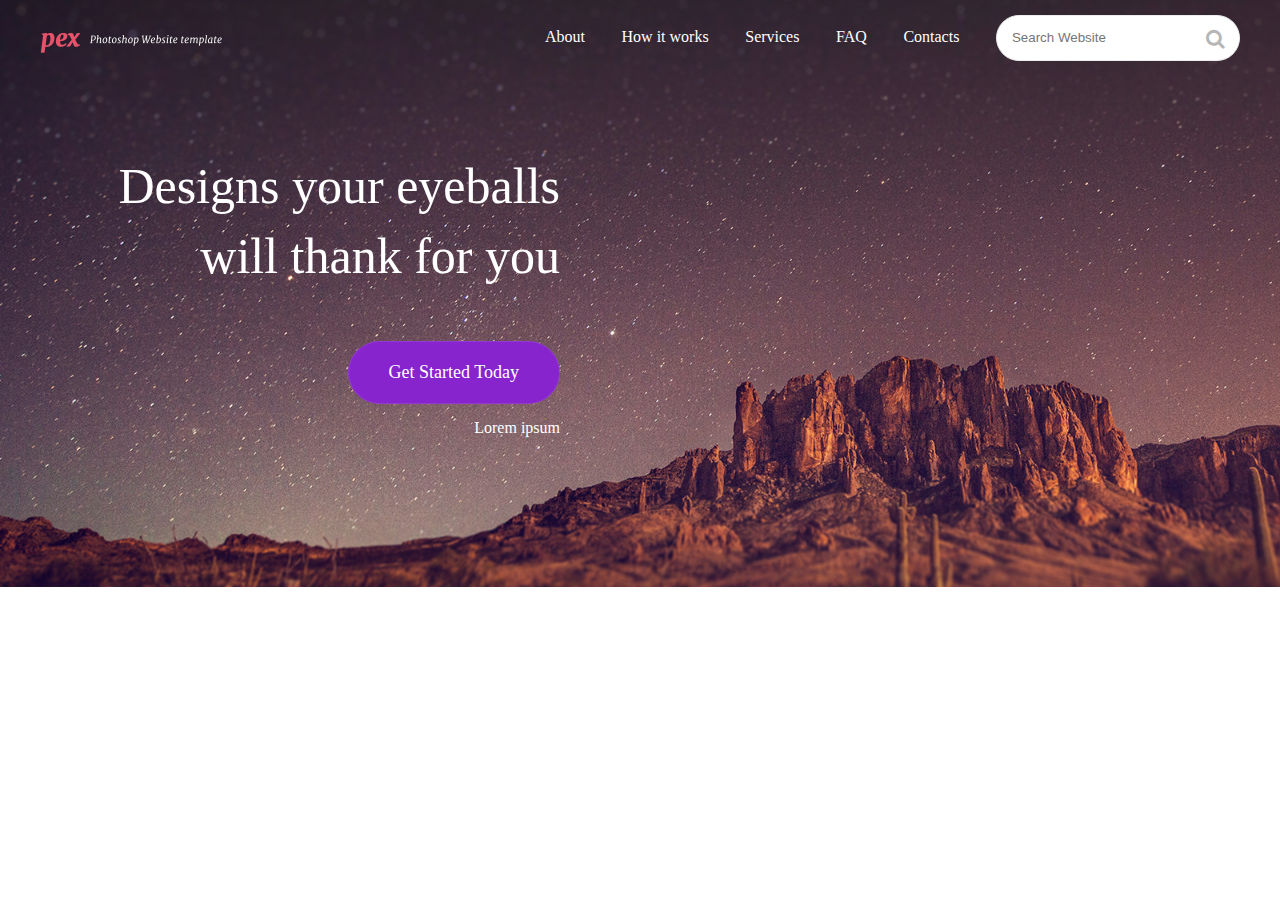
==== index.html @ 63a99317 "Header section" ====
<!DOCTYPE html>
<html>
<head>
	<meta charset="utf-8">
	<meta name="viewport" content="width=device-width, initial-scale=1.0">
	<title>Projektas</title>
	<link href="https://fonts.googleapis.com/css?family=Roboto:100,300,400,500" rel="stylesheet">
    <link href="css/styles.css" rel="stylesheet" type="text/css" media="all">
    </head>
<body>

    <!-- Header -->

    <header class="header" style= "background-image: url(images/pex1.jpg);">

      <div class="header-inner">

        <div class="header-body">

          <!-- First header section -->

          <div class="first-header-line">

            <a href="index.html"><img src="images/logo.png" alt="Logotipas"></a>

            <nav>

              <ul class="main-navigation">

                <li><a href="#about">About</a></li>
                <li><a href="#service">How it works</a></li>
                <li><a href="#work">Services</a></li>
                <li><a href="#blog">FAQ</a></li>
                <li><a href="#contact">Contacts</a></li>
                <li>    
                    <form class="navbar-form">
                        <div class="input-group">
                            <input type="text" class="form-control" placeholder="Search Website">
                                <span class="input-group-btn">
                                    <button type="submit" class="btn btn-default search-btn"></button>
                                </span>
                        </div>
                    </form>
                </li>
              </ul>

            </nav>

          </div>

          <!-- Second header section -->

          <div class="story">

            <h1>Designs your eyeballs will thank for you</h1>

            <a href="#">Get Started Today</a>

            <p>Lorem ipsum</p>


          </div>

          <!-- Third header section -->

        </div>

      </div>

    </header>
  
    
	
	<script src="http://code.jquery.com/jquery-3.2.1.js" integrity="sha256-DZAnKJ/6XZ9si04Hgrsxu/8s717jcIzLy3oi35EouyE=" crossorigin="anonymous"></script>
	<script src="scripts/custom.js"></script>
</body>
</html>
---- css/styles.css ----
a,abbr,acronym,address,applet,article,aside,audio,b,big,blockquote,body,canvas,caption,center,cite,code,dd,del,details,dfn,div,dl,dt,em,embed,fieldset,figcaption,figure,footer,form,h1,h2,h3,h4,h5,h6,header,hgroup,html,i,iframe,img,ins,kbd,label,legend,li,mark,menu,nav,object,ol,output,p,pre,q,ruby,s,samp,section,small,span,strike,strong,sub,summary,sup,table,tbody,td,tfoot,th,thead,time,tr,tt,u,ul,var,video{margin:0;padding:0;border:0;font-size:100%;font:inherit;vertical-align:baseline}*,:after,:before{-webkit-box-sizing:border-box;box-sizing:border-box}@font-face{font-family:'icomoon';src:url('../fonts/icomoon.eot?7e21u5');src:url('../fonts/icomoon.eot?7e21u5#iefix') format('embedded-opentype'), url('../fonts/icomoon.ttf?7e21u5') format('truetype'), url('../fonts/icomoon.woff?7e21u5') format('woff'), url('../fonts/icomoon.svg?7e21u5#icomoon') format('svg');font-weight:normal;font-style:normal}.header{width:100%;padding-top:15px;background-repeat:no-repeat;background-size:cover;background-position:center}.header .header-inner{width:100%;max-width:1230px;margin:0 auto;padding:0 15px}.story{text-align:right;max-width:520px;width:100%;padding:90px 0 150px}.story h1{color:#fff;font-size:50px;line-height:1.4em}.story a{color:#fff;background-color:#8824cd;font-size:18px;padding:20px 40px;border-radius:40px;border:1px solid rgba(255, 255, 255, 0.1);text-decoration:none;display:inline-block;margin-top:50px}.story p{color:#fff;margin-top:15px}.first-header-line{font-size:0}.first-header-line>a{display:inline-block;vertical-align:middle}.first-header-line img{display:block;width:100%}.first-header-line>*{display:inline-block;font-size:16px}.first-header-line>:first-child{width:182px}.first-header-line>:last-child{width:calc(100% - 182px)}.first-header-line .main-navigation{display:-webkit-box;display:-webkit-flex;display:-ms-flexbox;display:flex;list-style:none;-webkit-box-pack:justify;-webkit-justify-content:space-between;-ms-flex-pack:justify;justify-content:space-between;-webkit-box-align:baseline;-webkit-align-items:baseline;-ms-flex-align:baseline;align-items:baseline;max-width:695px;margin:0 0 0 auto}.first-header-line .main-navigation a{color:#fff;text-decoration:none}.first-header-line .navbar-form input[type=text]{line-height:44px;padding:0 50px 0 15px;border-radius:50px;border:1px solid #ececec}.first-header-line .navbar-form .input-group{position:relative}.first-header-line .navbar-form .input-group-btn{position:absolute;top:0;bottom:0;right:0}.first-header-line .navbar-form button{line-height:46px;border:none;padding:0;background-color:transparent}.first-header-line .navbar-form .search-btn:before{content:'\e900';font-family:'icomoon';font-size:20px;color:#b6b6b6;padding:10px 15px}
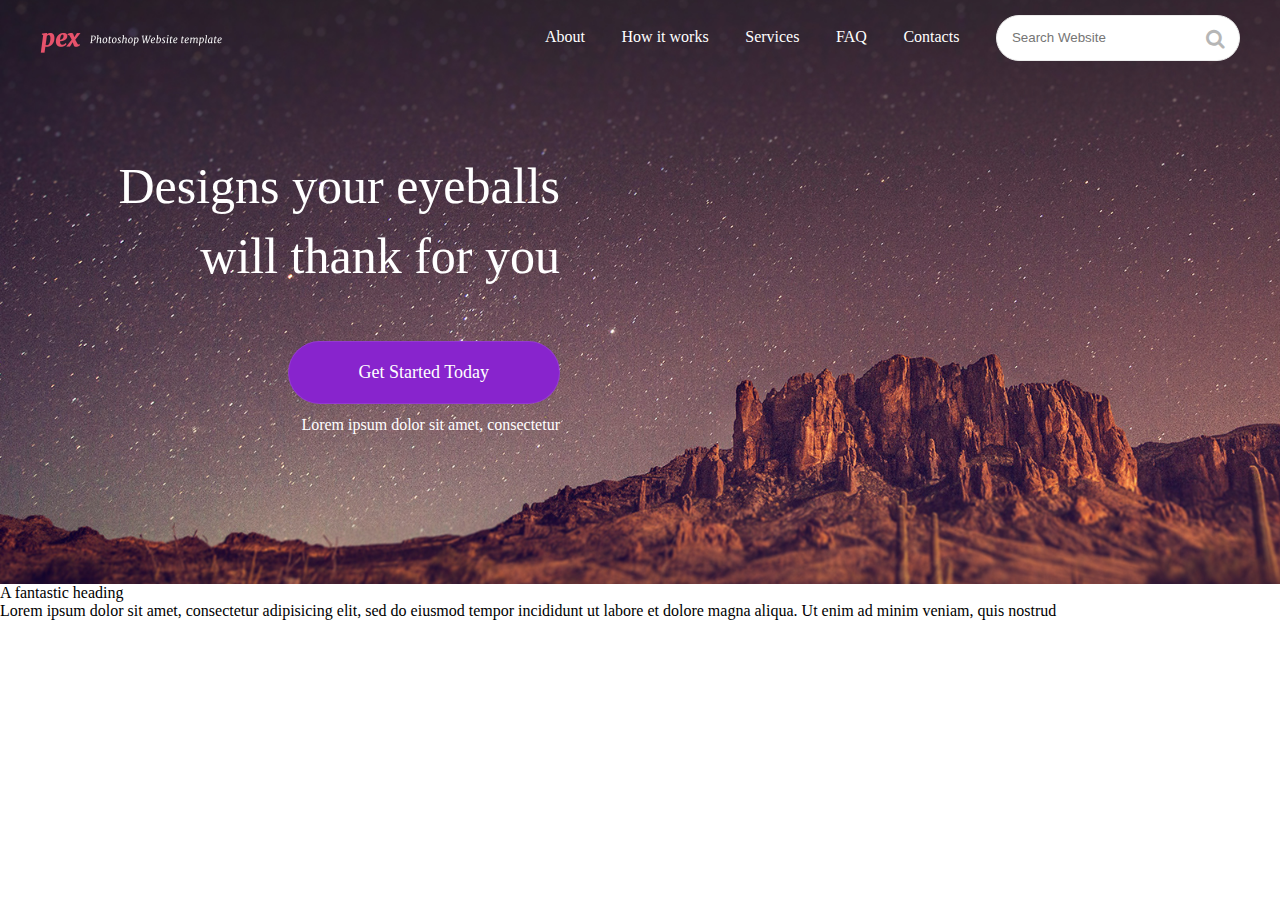
==== commit 70504eed: "new section started" ====
--- a/index.html
+++ b/index.html
@@ -56,20 +56,36 @@
 
             <a href="#">Get Started Today</a>
 
-            <p>Lorem ipsum</p>
+            <p>Lorem ipsum dolor sit amet, consectetur</p>
 
 
           </div>
 
-          <!-- Third header section -->
-
+          
         </div>
 
       </div>
 
     </header>
-  
+  <!--end of header-->
+<div class="second-section">
+    <div class= "second-section-container">
+        <div class="second-section-container-inner">
+            <div class="p-on-left">
+                <div class="p-first">
+                    <div class="p-first-content">
+                        <h2>A fantastic heading</h2>
+                        
+                        <p>Lorem ipsum dolor sit amet, consectetur adipisicing elit, sed do eiusmod tempor
+                            incididunt ut labore et dolore magna aliqua. Ut enim ad minim veniam, quis nostrud</p>                   
+                    </div>
+                </div>
+            </div>
+        </div>
+    </div>  
+<div/>
     
+</div>    
 	
 	<script src="http://code.jquery.com/jquery-3.2.1.js" integrity="sha256-DZAnKJ/6XZ9si04Hgrsxu/8s717jcIzLy3oi35EouyE=" crossorigin="anonymous"></script>
 	<script src="scripts/custom.js"></script>
--- a/css/styles.css
+++ b/css/styles.css
@@ -1 +1 @@
-a,abbr,acronym,address,applet,article,aside,audio,b,big,blockquote,body,canvas,caption,center,cite,code,dd,del,details,dfn,div,dl,dt,em,embed,fieldset,figcaption,figure,footer,form,h1,h2,h3,h4,h5,h6,header,hgroup,html,i,iframe,img,ins,kbd,label,legend,li,mark,menu,nav,object,ol,output,p,pre,q,ruby,s,samp,section,small,span,strike,strong,sub,summary,sup,table,tbody,td,tfoot,th,thead,time,tr,tt,u,ul,var,video{margin:0;padding:0;border:0;font-size:100%;font:inherit;vertical-align:baseline}*,:after,:before{-webkit-box-sizing:border-box;box-sizing:border-box}@font-face{font-family:'icomoon';src:url('../fonts/icomoon.eot?7e21u5');src:url('../fonts/icomoon.eot?7e21u5#iefix') format('embedded-opentype'), url('../fonts/icomoon.ttf?7e21u5') format('truetype'), url('../fonts/icomoon.woff?7e21u5') format('woff'), url('../fonts/icomoon.svg?7e21u5#icomoon') format('svg');font-weight:normal;font-style:normal}.header{width:100%;padding-top:15px;background-repeat:no-repeat;background-size:cover;background-position:center}.header .header-inner{width:100%;max-width:1230px;margin:0 auto;padding:0 15px}.story{text-align:right;max-width:520px;width:100%;padding:90px 0 150px}.story h1{color:#fff;font-size:50px;line-height:1.4em}.story a{color:#fff;background-color:#8824cd;font-size:18px;padding:20px 40px;border-radius:40px;border:1px solid rgba(255, 255, 255, 0.1);text-decoration:none;display:inline-block;margin-top:50px}.story p{color:#fff;margin-top:15px}.first-header-line{font-size:0}.first-header-line>a{display:inline-block;vertical-align:middle}.first-header-line img{display:block;width:100%}.first-header-line>*{display:inline-block;font-size:16px}.first-header-line>:first-child{width:182px}.first-header-line>:last-child{width:calc(100% - 182px)}.first-header-line .main-navigation{display:-webkit-box;display:-webkit-flex;display:-ms-flexbox;display:flex;list-style:none;-webkit-box-pack:justify;-webkit-justify-content:space-between;-ms-flex-pack:justify;justify-content:space-between;-webkit-box-align:baseline;-webkit-align-items:baseline;-ms-flex-align:baseline;align-items:baseline;max-width:695px;margin:0 0 0 auto}.first-header-line .main-navigation a{color:#fff;text-decoration:none}.first-header-line .navbar-form input[type=text]{line-height:44px;padding:0 50px 0 15px;border-radius:50px;border:1px solid #ececec}.first-header-line .navbar-form .input-group{position:relative}.first-header-line .navbar-form .input-group-btn{position:absolute;top:0;bottom:0;right:0}.first-header-line .navbar-form button{line-height:46px;border:none;padding:0;background-color:transparent}.first-header-line .navbar-form .search-btn:before{content:'\e900';font-family:'icomoon';font-size:20px;color:#b6b6b6;padding:10px 15px}+a,abbr,acronym,address,applet,article,aside,audio,b,big,blockquote,body,canvas,caption,center,cite,code,dd,del,details,dfn,div,dl,dt,em,embed,fieldset,figcaption,figure,footer,form,h1,h2,h3,h4,h5,h6,header,hgroup,html,i,iframe,img,ins,kbd,label,legend,li,mark,menu,nav,object,ol,output,p,pre,q,ruby,s,samp,section,small,span,strike,strong,sub,summary,sup,table,tbody,td,tfoot,th,thead,time,tr,tt,u,ul,var,video{margin:0;padding:0;border:0;font-size:100%;font:inherit;vertical-align:baseline}*,:after,:before{-webkit-box-sizing:border-box;box-sizing:border-box}@font-face{font-family:'icomoon';src:url('../fonts/icomoon.eot?7e21u5');src:url('../fonts/icomoon.eot?7e21u5#iefix') format('embedded-opentype'), url('../fonts/icomoon.ttf?7e21u5') format('truetype'), url('../fonts/icomoon.woff?7e21u5') format('woff'), url('../fonts/icomoon.svg?7e21u5#icomoon') format('svg');font-weight:normal;font-style:normal}.header{width:100%;padding-top:15px;background-repeat:no-repeat;background-size:cover;background-position:center}.header .header-inner{width:100%;max-width:1230px;margin:0 auto;padding:0 15px}.story{text-align:right;max-width:520px;width:100%;padding:90px 0 150px}.story h1{color:#fff;font-size:50px;line-height:1.4em}.story a{color:#fff;background-color:#8824cd;font-size:18px;padding:20px 70px;border-radius:40px;border:1px solid rgba(255, 255, 255, 0.1);text-decoration:none;display:inline-block;margin-top:50px}.story p{color:#fff;margin-top:12px}.first-header-line{font-size:0}.first-header-line>a{display:inline-block;vertical-align:middle}.first-header-line img{display:block;width:100%}.first-header-line>*{display:inline-block;font-size:16px}.first-header-line>:first-child{width:182px}.first-header-line>:last-child{width:calc(100% - 182px)}.first-header-line .main-navigation{display:-webkit-box;display:-webkit-flex;display:-ms-flexbox;display:flex;list-style:none;-webkit-box-pack:justify;-webkit-justify-content:space-between;-ms-flex-pack:justify;justify-content:space-between;-webkit-box-align:baseline;-webkit-align-items:baseline;-ms-flex-align:baseline;align-items:baseline;max-width:695px;margin:0 0 0 auto}.first-header-line .main-navigation a{color:#fff;text-decoration:none}.first-header-line .navbar-form input[type=text]{line-height:44px;padding:0 50px 0 15px;border-radius:50px;border:1px solid #ececec}.first-header-line .navbar-form .input-group{position:relative}.first-header-line .navbar-form .input-group-btn{position:absolute;top:0;bottom:0;right:0}.first-header-line .navbar-form button{line-height:46px;border:none;padding:0;background-color:transparent}.first-header-line .navbar-form .search-btn:before{content:'\e900';font-family:'icomoon';font-size:20px;color:#b6b6b6;padding:10px 15px}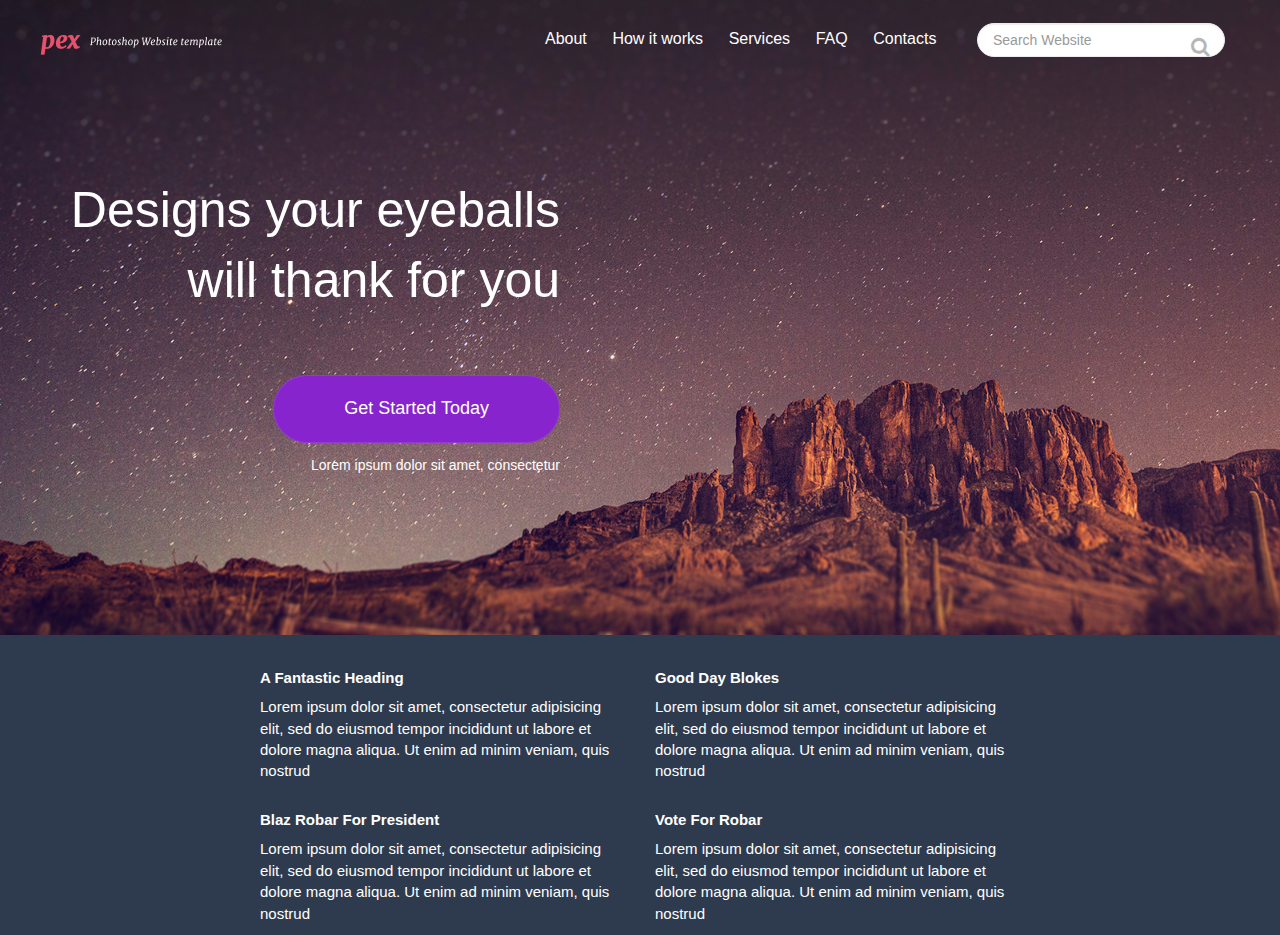
==== commit d235e553: "2nd section" ====
--- a/index.html
+++ b/index.html
@@ -6,6 +6,9 @@
 	<title>Projektas</title>
 	<link href="https://fonts.googleapis.com/css?family=Roboto:100,300,400,500" rel="stylesheet">
     <link href="css/styles.css" rel="stylesheet" type="text/css" media="all">
+    <!-- Latest compiled and minified CSS -->
+    <link rel="stylesheet" href="https://maxcdn.bootstrapcdn.com/bootstrap/3.3.7/css/bootstrap.min.css" integrity="sha384-BVYiiSIFeK1dGmJRAkycuHAHRg32OmUcww7on3RYdg4Va+PmSTsz/K68vbdEjh4u" crossorigin="anonymous">
+    <!-- Optional theme -->
     </head>
 <body>
 
@@ -68,26 +71,81 @@
 
     </header>
   <!--end of header-->
-<div class="second-section">
-    <div class= "second-section-container">
-        <div class="second-section-container-inner">
-            <div class="p-on-left">
-                <div class="p-first">
-                    <div class="p-first-content">
-                        <h2>A fantastic heading</h2>
-                        
-                        <p>Lorem ipsum dolor sit amet, consectetur adipisicing elit, sed do eiusmod tempor
-                            incididunt ut labore et dolore magna aliqua. Ut enim ad minim veniam, quis nostrud</p>                   
+<div class="features-section">
+    <div class="container">
+        <div class="row">
+            <div class="col-md-8 col-md-offset-2">
+                <div class="features-wrapper">
+                    <div class="col-md-6 col-sm-6">
+                        <div class="features-content">
+                            <h2>A fantastic heading</h2>
+
+                            <p>Lorem ipsum dolor sit amet, consectetur adipisicing elit, sed do eiusmod tempor
+                                incididunt ut labore et dolore magna aliqua. Ut enim ad minim veniam, quis nostrud</p>
+                        </div>
+                        <!-- /.features-content -->
                     </div>
+                    <!-- /.col-md-6 -->
+                    <div class="col-md-6 col-sm-6">
+                        <div class="features-content">
+                            <h2>Good day blokes</h2>
+
+                            <p>Lorem ipsum dolor sit amet, consectetur adipisicing elit, sed do eiusmod tempor
+                                incididunt ut labore et dolore magna aliqua. Ut enim ad minim veniam, quis nostrud</p>
+                        </div>
+                        <!-- /.features-content -->
+                    </div>
+                    <!-- /.col-md-6 -->
+                </div>
+                <!-- /.features-wrapper -->
+            </div>
+            <!-- /.col-md-12 -->
+        </div>
+        <!-- /.row -->
+        <div class="row">
+            <div class="col-md-8 col-md-offset-2">
+                <div class="features-wrapper">
+                    <div class="col-md-6 col-sm-6">
+                        <div class="features-content">
+                            <h2>Blaz Robar for president</h2>
+
+                            <p>Lorem ipsum dolor sit amet, consectetur adipisicing elit, sed do eiusmod tempor
+                                incididunt ut labore et dolore magna aliqua. Ut enim ad minim veniam, quis nostrud</p>
+                        </div>
+                        <!-- /.features-content -->
+                    </div>
+                    <!-- /.col-md-6 -->
+                    <div class="col-md-6 col-sm-6">
+                        <div class="features-content">
+                            <h2>vote for robar</h2>
+
+                            <p>Lorem ipsum dolor sit amet, consectetur adipisicing elit, sed do eiusmod tempor
+                                incididunt ut labore et dolore magna aliqua. Ut enim ad minim veniam, quis nostrud</p>
+                        </div>
+                        <!-- /.features-content -->
+                    </div>
+                    <!-- /.col-md-6 -->
+                </div>
+                <!-- /.features-wrapper -->
+            </div>
+            <!-- /.col-md-12 -->
+        </div>
+        <!-- /.row -->
+        <div class="row">
+            <div class="col-md-12 text-center">
+                <div class="style-img">
+     <!--               <img class="img-responsive" src="images/style-img.png" alt="Style Image"/> -->
                 </div>
             </div>
+            <!-- /.col-md-12 -->
         </div>
-    </div>  
-<div/>
-    
-</div>    
-	
+        <!-- /.row -->
+    </div>
+    <!-- /.container -->
+</div>
+<!-- /.features-section --> 
 	<script src="http://code.jquery.com/jquery-3.2.1.js" integrity="sha256-DZAnKJ/6XZ9si04Hgrsxu/8s717jcIzLy3oi35EouyE=" crossorigin="anonymous"></script>
-	<script src="scripts/custom.js"></script>
+	<script src="https://maxcdn.bootstrapcdn.com/bootstrap/3.3.7/js/bootstrap.min.js" integrity="sha384-Tc5IQib027qvyjSMfHjOMaLkfuWVxZxUPnCJA7l2mCWNIpG9mGCD8wGNIcPD7Txa" crossorigin="anonymous"></script>
+    <script src="scripts/custom.js"></script>
 </body>
 </html>
--- a/css/styles.css
+++ b/css/styles.css
@@ -1 +1 @@
-a,abbr,acronym,address,applet,article,aside,audio,b,big,blockquote,body,canvas,caption,center,cite,code,dd,del,details,dfn,div,dl,dt,em,embed,fieldset,figcaption,figure,footer,form,h1,h2,h3,h4,h5,h6,header,hgroup,html,i,iframe,img,ins,kbd,label,legend,li,mark,menu,nav,object,ol,output,p,pre,q,ruby,s,samp,section,small,span,strike,strong,sub,summary,sup,table,tbody,td,tfoot,th,thead,time,tr,tt,u,ul,var,video{margin:0;padding:0;border:0;font-size:100%;font:inherit;vertical-align:baseline}*,:after,:before{-webkit-box-sizing:border-box;box-sizing:border-box}@font-face{font-family:'icomoon';src:url('../fonts/icomoon.eot?7e21u5');src:url('../fonts/icomoon.eot?7e21u5#iefix') format('embedded-opentype'), url('../fonts/icomoon.ttf?7e21u5') format('truetype'), url('../fonts/icomoon.woff?7e21u5') format('woff'), url('../fonts/icomoon.svg?7e21u5#icomoon') format('svg');font-weight:normal;font-style:normal}.header{width:100%;padding-top:15px;background-repeat:no-repeat;background-size:cover;background-position:center}.header .header-inner{width:100%;max-width:1230px;margin:0 auto;padding:0 15px}.story{text-align:right;max-width:520px;width:100%;padding:90px 0 150px}.story h1{color:#fff;font-size:50px;line-height:1.4em}.story a{color:#fff;background-color:#8824cd;font-size:18px;padding:20px 70px;border-radius:40px;border:1px solid rgba(255, 255, 255, 0.1);text-decoration:none;display:inline-block;margin-top:50px}.story p{color:#fff;margin-top:12px}.first-header-line{font-size:0}.first-header-line>a{display:inline-block;vertical-align:middle}.first-header-line img{display:block;width:100%}.first-header-line>*{display:inline-block;font-size:16px}.first-header-line>:first-child{width:182px}.first-header-line>:last-child{width:calc(100% - 182px)}.first-header-line .main-navigation{display:-webkit-box;display:-webkit-flex;display:-ms-flexbox;display:flex;list-style:none;-webkit-box-pack:justify;-webkit-justify-content:space-between;-ms-flex-pack:justify;justify-content:space-between;-webkit-box-align:baseline;-webkit-align-items:baseline;-ms-flex-align:baseline;align-items:baseline;max-width:695px;margin:0 0 0 auto}.first-header-line .main-navigation a{color:#fff;text-decoration:none}.first-header-line .navbar-form input[type=text]{line-height:44px;padding:0 50px 0 15px;border-radius:50px;border:1px solid #ececec}.first-header-line .navbar-form .input-group{position:relative}.first-header-line .navbar-form .input-group-btn{position:absolute;top:0;bottom:0;right:0}.first-header-line .navbar-form button{line-height:46px;border:none;padding:0;background-color:transparent}.first-header-line .navbar-form .search-btn:before{content:'\e900';font-family:'icomoon';font-size:20px;color:#b6b6b6;padding:10px 15px}+a,abbr,acronym,address,applet,article,aside,audio,b,big,blockquote,body,canvas,caption,center,cite,code,dd,del,details,dfn,div,dl,dt,em,embed,fieldset,figcaption,figure,footer,form,h1,h2,h3,h4,h5,h6,header,hgroup,html,i,iframe,img,ins,kbd,label,legend,li,mark,menu,nav,object,ol,output,p,pre,q,ruby,s,samp,section,small,span,strike,strong,sub,summary,sup,table,tbody,td,tfoot,th,thead,time,tr,tt,u,ul,var,video{margin:0;padding:0;border:0;font-size:100%;font:inherit;vertical-align:baseline}*,:after,:before{-webkit-box-sizing:border-box;box-sizing:border-box}@font-face{font-family:'icomoon';src:url('../fonts/icomoon.eot?7e21u5');src:url('../fonts/icomoon.eot?7e21u5#iefix') format('embedded-opentype'), url('../fonts/icomoon.ttf?7e21u5') format('truetype'), url('../fonts/icomoon.woff?7e21u5') format('woff'), url('../fonts/icomoon.svg?7e21u5#icomoon') format('svg');font-weight:normal;font-style:normal}.header{width:100%;padding-top:15px;background-repeat:no-repeat;background-size:cover;background-position:center}.header .header-inner{width:100%;max-width:1230px;margin:0 auto;padding:0 15px}.story{text-align:right;max-width:520px;width:100%;padding:90px 0 150px}.story h1{color:#fff;font-size:50px;line-height:1.4em}.story a{color:#fff;background-color:#8824cd;font-size:18px;padding:20px 70px;border-radius:40px;border:1px solid rgba(255, 255, 255, 0.1);text-decoration:none;display:inline-block;margin-top:50px}.story p{color:#fff;margin-top:12px}.first-header-line{font-size:0}.first-header-line>a{display:inline-block;vertical-align:middle}.first-header-line img{display:block;width:100%}.first-header-line>*{display:inline-block;font-size:16px}.first-header-line>:first-child{width:182px}.first-header-line>:last-child{width:calc(100% - 182px)}.first-header-line .main-navigation{display:-webkit-box;display:-webkit-flex;display:-ms-flexbox;display:flex;list-style:none;-webkit-box-pack:justify;-webkit-justify-content:space-between;-ms-flex-pack:justify;justify-content:space-between;-webkit-box-align:baseline;-webkit-align-items:baseline;-ms-flex-align:baseline;align-items:baseline;max-width:695px;margin:0 0 0 auto}.first-header-line .main-navigation a{color:#fff;text-decoration:none}.first-header-line .navbar-form input[type=text]{line-height:44px;padding:0 50px 0 15px;border-radius:50px;border:1px solid #ececec}.first-header-line .navbar-form .input-group{position:relative}.first-header-line .navbar-form .input-group-btn{position:absolute;top:0;bottom:0;right:0}.first-header-line .navbar-form button{line-height:46px;border:none;padding:0;background-color:transparent}.first-header-line .navbar-form .search-btn:before{content:'\e900';font-family:'icomoon';font-size:20px;color:#b6b6b6;padding:10px 15px}.features-section{width:100%;padding-top:15px;background-color:#2e3b4e}.features-section .container{width:100%;max-width:1230px;margin:0 auto;padding:0 15px}.features-section .container h2{color:white;font-size:15px;text-transform:capitalize;font-weight:bold}.features-section .container p{color:white;font-size:15px}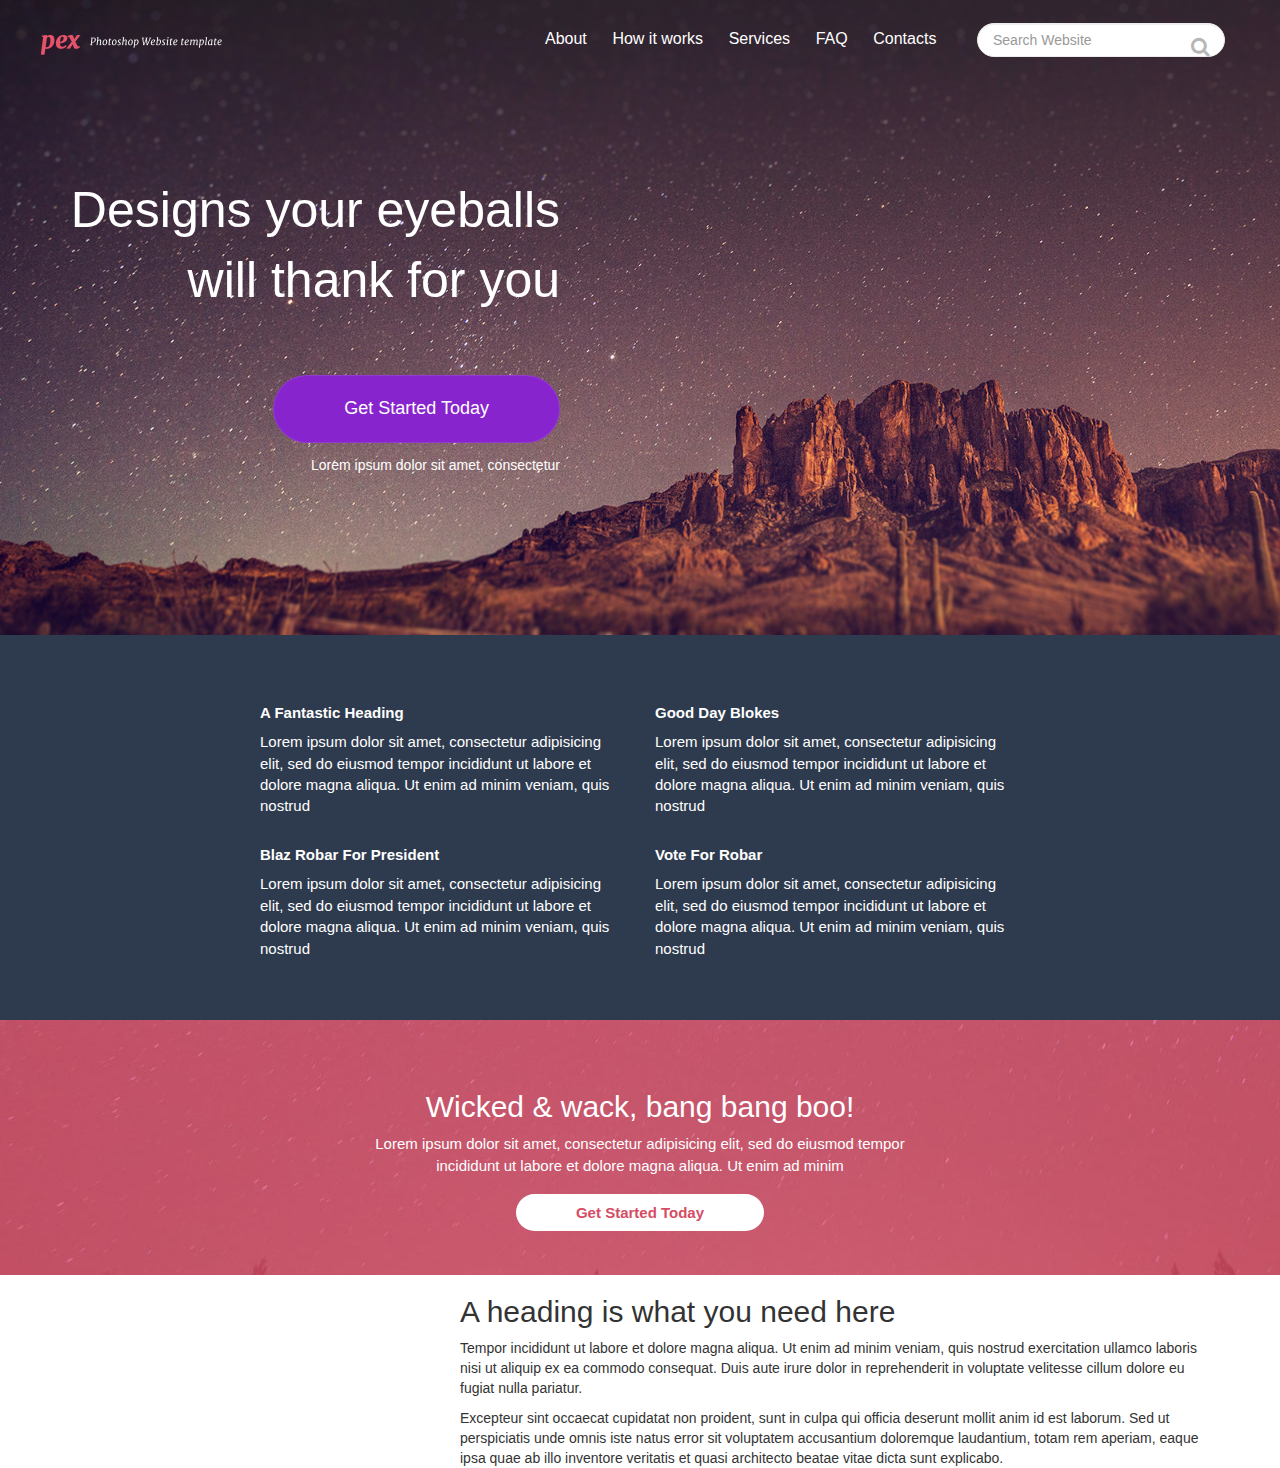
==== commit 97a3f367: "more sections" ====
--- a/index.html
+++ b/index.html
@@ -83,9 +83,7 @@
                             <p>Lorem ipsum dolor sit amet, consectetur adipisicing elit, sed do eiusmod tempor
                                 incididunt ut labore et dolore magna aliqua. Ut enim ad minim veniam, quis nostrud</p>
                         </div>
-                        <!-- /.features-content -->
                     </div>
-                    <!-- /.col-md-6 -->
                     <div class="col-md-6 col-sm-6">
                         <div class="features-content">
                             <h2>Good day blokes</h2>
@@ -93,15 +91,10 @@
                             <p>Lorem ipsum dolor sit amet, consectetur adipisicing elit, sed do eiusmod tempor
                                 incididunt ut labore et dolore magna aliqua. Ut enim ad minim veniam, quis nostrud</p>
                         </div>
-                        <!-- /.features-content -->
                     </div>
-                    <!-- /.col-md-6 -->
                 </div>
-                <!-- /.features-wrapper -->
             </div>
-            <!-- /.col-md-12 -->
         </div>
-        <!-- /.row -->
         <div class="row">
             <div class="col-md-8 col-md-offset-2">
                 <div class="features-wrapper">
@@ -112,9 +105,7 @@
                             <p>Lorem ipsum dolor sit amet, consectetur adipisicing elit, sed do eiusmod tempor
                                 incididunt ut labore et dolore magna aliqua. Ut enim ad minim veniam, quis nostrud</p>
                         </div>
-                        <!-- /.features-content -->
-                    </div>
-                    <!-- /.col-md-6 -->
+                    </div>                
                     <div class="col-md-6 col-sm-6">
                         <div class="features-content">
                             <h2>vote for robar</h2>
@@ -122,28 +113,58 @@
                             <p>Lorem ipsum dolor sit amet, consectetur adipisicing elit, sed do eiusmod tempor
                                 incididunt ut labore et dolore magna aliqua. Ut enim ad minim veniam, quis nostrud</p>
                         </div>
-                        <!-- /.features-content -->
                     </div>
-                    <!-- /.col-md-6 -->
-                </div>
-                <!-- /.features-wrapper -->
-            </div>
-            <!-- /.col-md-12 -->
-        </div>
-        <!-- /.row -->
+                </div>  
+            </div>  
+        </div>  
         <div class="row">
             <div class="col-md-12 text-center">
                 <div class="style-img">
      <!--               <img class="img-responsive" src="images/style-img.png" alt="Style Image"/> -->
                 </div>
+            </div>       
+        </div>
+    </div> 
+</div>    
+ <!-- /.features-section -->
+<div class="bang-bang-section" style="background-image: url(images/bg-img1.jpg)">
+    <div class="container">
+        <div class="row">           
+            <div class="col-md-6 col-md-offset-3">
+                <div class="bang-bang-content text-center">
+                    <h2>Wicked &amp; wack, bang bang boo!</h2>
+                
+                    <p>Lorem ipsum dolor sit amet, consectetur adipisicing elit, sed do eiusmod tempor incididunt
+                        ut labore et dolore magna aliqua. Ut enim ad minim </p>
+                    
+                    <a href="#"><span>Get Started Today</span></a>
+                </div>
             </div>
-            <!-- /.col-md-12 -->
         </div>
-        <!-- /.row -->
     </div>
-    <!-- /.container -->
 </div>
-<!-- /.features-section --> 
+<!-- bang-bang-section -->
+<div class="you-need-section">
+    <div class="container">
+        <div class="row">
+            <div class="col-md-4">              
+                <div class="you-need-content" style="background-color: aqua">
+                
+                </div>
+            </div>    
+            <div class="col-md-8">
+                <div class="you need content">
+                    <h2>A heading is what you need here</h2>
+                    
+                    <p>Tempor incididunt ut labore et dolore magna aliqua. Ut enim ad minim veniam, quis nostrud exercitation ullamco     laboris nisi ut aliquip ex ea commodo consequat. Duis aute irure dolor in reprehenderit in voluptate velitesse    cillum dolore eu fugiat nulla pariatur. </p>
+                    
+                    <p2>Excepteur sint occaecat cupidatat non proident, sunt in culpa qui officia deserunt mollit anim id est laborum. Sed ut perspiciatis unde omnis iste natus error sit voluptatem accusantium doloremque laudantium, totam rem aperiam, eaque ipsa quae ab illo inventore veritatis et quasi architecto beatae vitae dicta sunt explicabo. </p2>
+                
+                </div>
+            </div>
+        </div>
+    </div>
+</div>
 	<script src="http://code.jquery.com/jquery-3.2.1.js" integrity="sha256-DZAnKJ/6XZ9si04Hgrsxu/8s717jcIzLy3oi35EouyE=" crossorigin="anonymous"></script>
 	<script src="https://maxcdn.bootstrapcdn.com/bootstrap/3.3.7/js/bootstrap.min.js" integrity="sha384-Tc5IQib027qvyjSMfHjOMaLkfuWVxZxUPnCJA7l2mCWNIpG9mGCD8wGNIcPD7Txa" crossorigin="anonymous"></script>
     <script src="scripts/custom.js"></script>
--- a/css/styles.css
+++ b/css/styles.css
@@ -1 +1 @@
-a,abbr,acronym,address,applet,article,aside,audio,b,big,blockquote,body,canvas,caption,center,cite,code,dd,del,details,dfn,div,dl,dt,em,embed,fieldset,figcaption,figure,footer,form,h1,h2,h3,h4,h5,h6,header,hgroup,html,i,iframe,img,ins,kbd,label,legend,li,mark,menu,nav,object,ol,output,p,pre,q,ruby,s,samp,section,small,span,strike,strong,sub,summary,sup,table,tbody,td,tfoot,th,thead,time,tr,tt,u,ul,var,video{margin:0;padding:0;border:0;font-size:100%;font:inherit;vertical-align:baseline}*,:after,:before{-webkit-box-sizing:border-box;box-sizing:border-box}@font-face{font-family:'icomoon';src:url('../fonts/icomoon.eot?7e21u5');src:url('../fonts/icomoon.eot?7e21u5#iefix') format('embedded-opentype'), url('../fonts/icomoon.ttf?7e21u5') format('truetype'), url('../fonts/icomoon.woff?7e21u5') format('woff'), url('../fonts/icomoon.svg?7e21u5#icomoon') format('svg');font-weight:normal;font-style:normal}.header{width:100%;padding-top:15px;background-repeat:no-repeat;background-size:cover;background-position:center}.header .header-inner{width:100%;max-width:1230px;margin:0 auto;padding:0 15px}.story{text-align:right;max-width:520px;width:100%;padding:90px 0 150px}.story h1{color:#fff;font-size:50px;line-height:1.4em}.story a{color:#fff;background-color:#8824cd;font-size:18px;padding:20px 70px;border-radius:40px;border:1px solid rgba(255, 255, 255, 0.1);text-decoration:none;display:inline-block;margin-top:50px}.story p{color:#fff;margin-top:12px}.first-header-line{font-size:0}.first-header-line>a{display:inline-block;vertical-align:middle}.first-header-line img{display:block;width:100%}.first-header-line>*{display:inline-block;font-size:16px}.first-header-line>:first-child{width:182px}.first-header-line>:last-child{width:calc(100% - 182px)}.first-header-line .main-navigation{display:-webkit-box;display:-webkit-flex;display:-ms-flexbox;display:flex;list-style:none;-webkit-box-pack:justify;-webkit-justify-content:space-between;-ms-flex-pack:justify;justify-content:space-between;-webkit-box-align:baseline;-webkit-align-items:baseline;-ms-flex-align:baseline;align-items:baseline;max-width:695px;margin:0 0 0 auto}.first-header-line .main-navigation a{color:#fff;text-decoration:none}.first-header-line .navbar-form input[type=text]{line-height:44px;padding:0 50px 0 15px;border-radius:50px;border:1px solid #ececec}.first-header-line .navbar-form .input-group{position:relative}.first-header-line .navbar-form .input-group-btn{position:absolute;top:0;bottom:0;right:0}.first-header-line .navbar-form button{line-height:46px;border:none;padding:0;background-color:transparent}.first-header-line .navbar-form .search-btn:before{content:'\e900';font-family:'icomoon';font-size:20px;color:#b6b6b6;padding:10px 15px}.features-section{width:100%;padding-top:15px;background-color:#2e3b4e}.features-section .container{width:100%;max-width:1230px;margin:0 auto;padding:0 15px}.features-section .container h2{color:white;font-size:15px;text-transform:capitalize;font-weight:bold}.features-section .container p{color:white;font-size:15px}+a,abbr,acronym,address,applet,article,aside,audio,b,big,blockquote,body,canvas,caption,center,cite,code,dd,del,details,dfn,div,dl,dt,em,embed,fieldset,figcaption,figure,footer,form,h1,h2,h3,h4,h5,h6,header,hgroup,html,i,iframe,img,ins,kbd,label,legend,li,mark,menu,nav,object,ol,output,p,pre,q,ruby,s,samp,section,small,span,strike,strong,sub,summary,sup,table,tbody,td,tfoot,th,thead,time,tr,tt,u,ul,var,video{margin:0;padding:0;border:0;font-size:100%;font:inherit;vertical-align:baseline}*,:after,:before{-webkit-box-sizing:border-box;box-sizing:border-box}@font-face{font-family:'icomoon';src:url('../fonts/icomoon.eot?7e21u5');src:url('../fonts/icomoon.eot?7e21u5#iefix') format('embedded-opentype'), url('../fonts/icomoon.ttf?7e21u5') format('truetype'), url('../fonts/icomoon.woff?7e21u5') format('woff'), url('../fonts/icomoon.svg?7e21u5#icomoon') format('svg');font-weight:normal;font-style:normal}.header{width:100%;padding-top:15px;background-repeat:no-repeat;background-size:cover;background-position:center}.header .header-inner{width:100%;max-width:1230px;margin:0 auto;padding:0 15px}.story{text-align:right;max-width:520px;width:100%;padding:90px 0 150px}.story h1{color:#fff;font-size:50px;line-height:1.4em}.story a{color:#fff;background-color:#8824cd;font-size:18px;padding:20px 70px;border-radius:40px;border:1px solid rgba(255, 255, 255, 0.1);text-decoration:none;display:inline-block;margin-top:50px}.story p{color:#fff;margin-top:12px}.first-header-line{font-size:0}.first-header-line>a{display:inline-block;vertical-align:middle}.first-header-line img{display:block;width:100%}.first-header-line>*{display:inline-block;font-size:16px}.first-header-line>:first-child{width:182px}.first-header-line>:last-child{width:calc(100% - 182px)}.first-header-line .main-navigation{display:-webkit-box;display:-webkit-flex;display:-ms-flexbox;display:flex;list-style:none;-webkit-box-pack:justify;-webkit-justify-content:space-between;-ms-flex-pack:justify;justify-content:space-between;-webkit-box-align:baseline;-webkit-align-items:baseline;-ms-flex-align:baseline;align-items:baseline;max-width:695px;margin:0 0 0 auto}.first-header-line .main-navigation a{color:#fff;text-decoration:none}.first-header-line .navbar-form input[type=text]{line-height:44px;padding:0 50px 0 15px;border-radius:50px;border:1px solid #ececec}.first-header-line .navbar-form .input-group{position:relative}.first-header-line .navbar-form .input-group-btn{position:absolute;top:0;bottom:0;right:0}.first-header-line .navbar-form button{line-height:46px;border:none;padding:0;background-color:transparent}.first-header-line .navbar-form .search-btn:before{content:'\e900';font-family:'icomoon';font-size:20px;color:#b6b6b6;padding:10px 15px}.features-section{width:100%;padding-top:15px;background-color:#2e3b4e;padding-bottom:50px;padding-top:50px}.features-section .container{width:100%;max-width:1230px;margin:0 auto;padding:0 15px}.features-section .container h2{color:white;font-size:15px;text-transform:capitalize;font-weight:bold}.features-section .container p{color:white;font-size:15px}.bang-bang-section{width:100%;padding-top:50px;padding-bottom:50px}.bang-bang-section .container{width:100%;max-width:1230px;margin:0 auto;padding:0 15px}.bang-bang-section .container h2{color:white;font-size:35}.bang-bang-section .container p{color:white;font-size:15px;padding-bottom:15px}.bang-bang-section .container a{font-size:15px;line-height:24px;color:#d54c63;font-style:normal;font-weight:600;background:#fff;border-radius:25px;padding:10px 60px}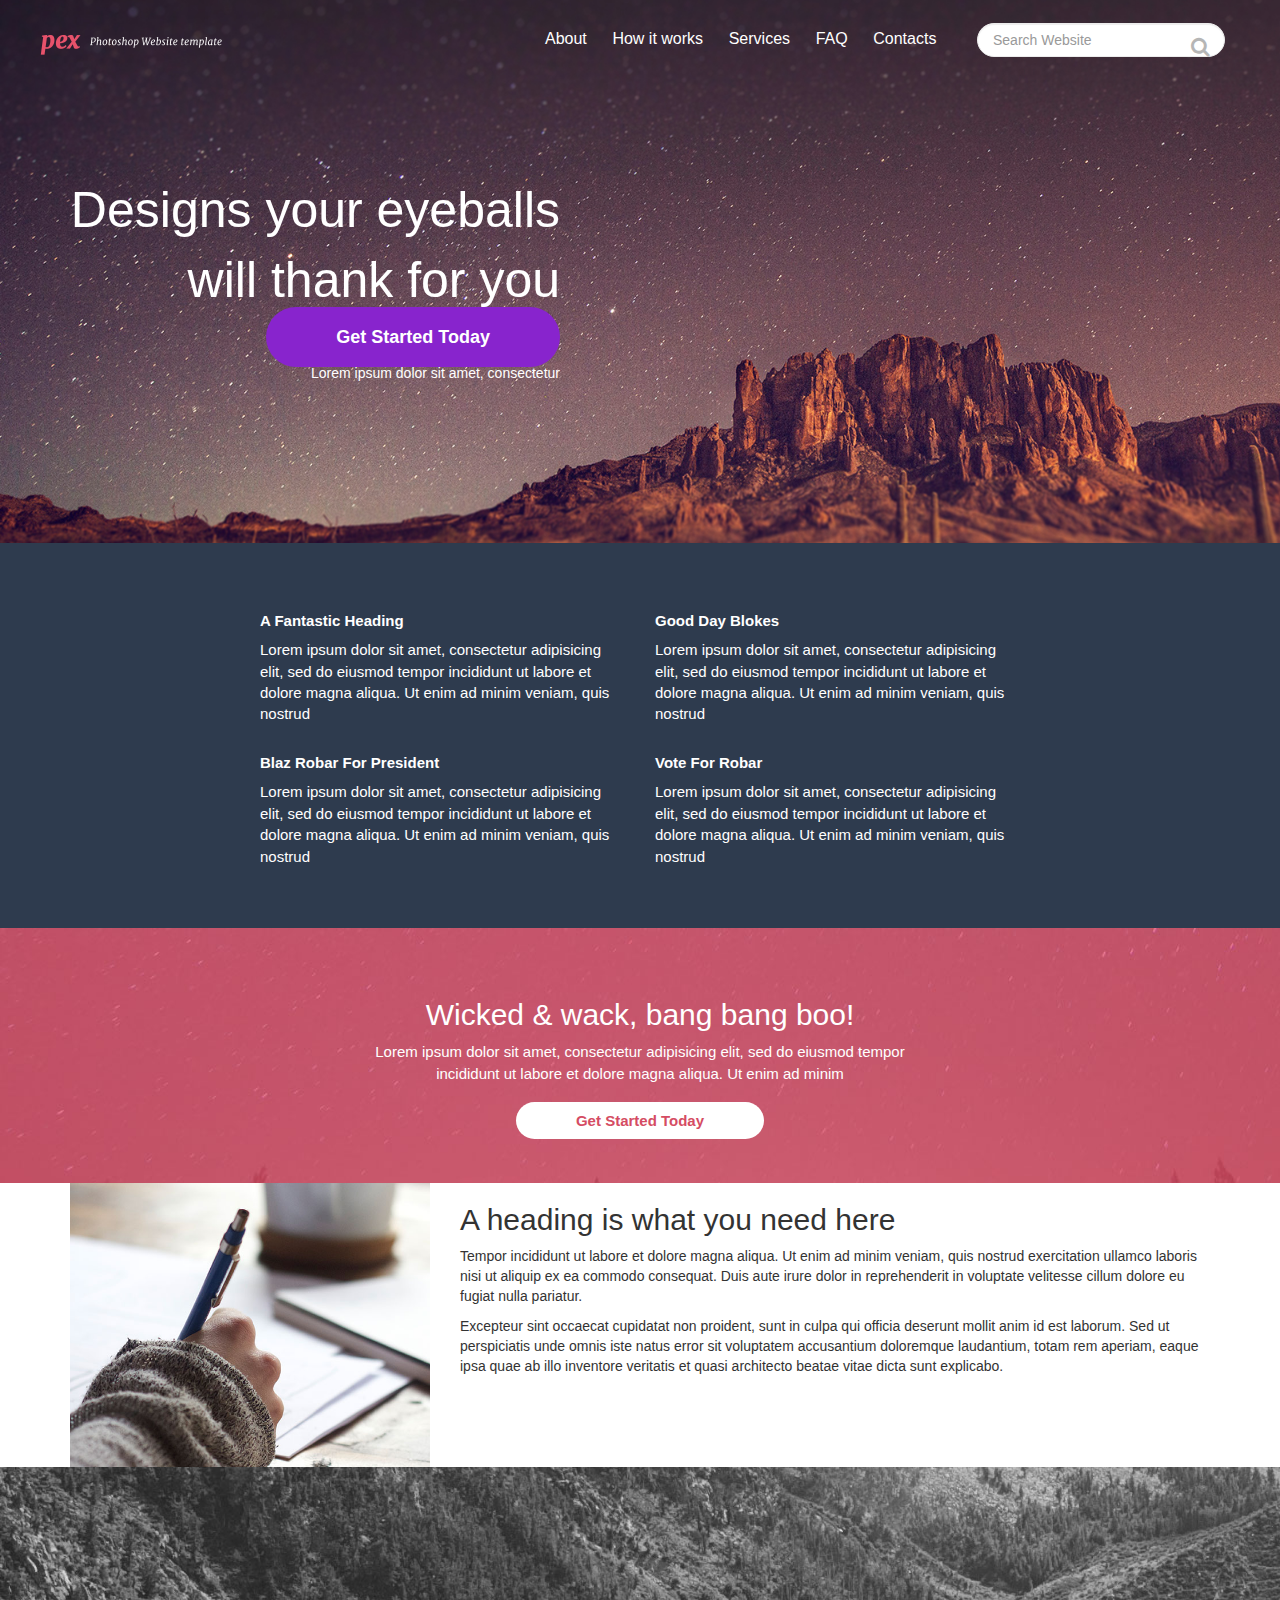
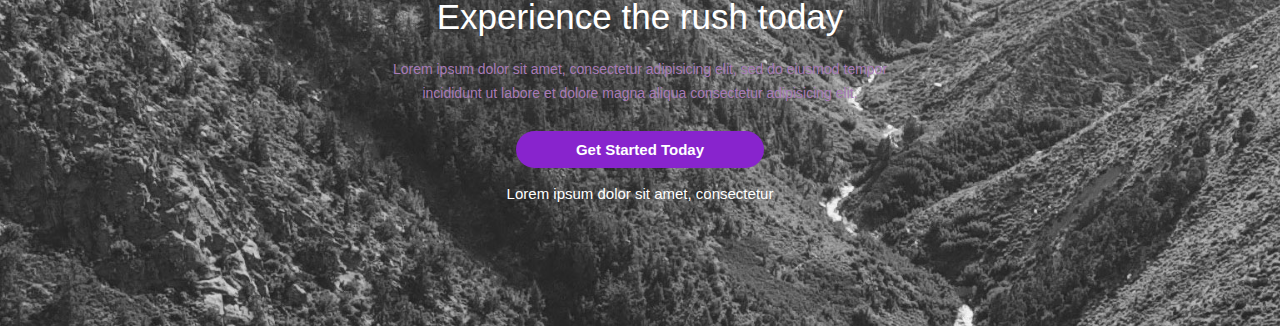
==== commit 87732a5f: "more sections" ====
--- a/index.html
+++ b/index.html
@@ -148,8 +148,8 @@
     <div class="container">
         <div class="row">
             <div class="col-md-4">              
-                <div class="you-need-content" style="background-color: aqua">
-                
+                <div class="you-need-content">
+                    <img class="img-responsive" src="images/side-nav-img1.jpg" alt="side-nav-img2"/>
                 </div>
             </div>    
             <div class="col-md-8">
@@ -165,6 +165,25 @@
         </div>
     </div>
 </div>
+<!--you-need-section-->   
+<div class="experience-section">
+    <div class="full-back">
+
+    </div>
+    <div class="container">
+        <div class="col-md-6 col-md-offset-3">
+            <div class="experience-content text-center">
+                <h2>Experience the rush today</h2>
+
+                <p>Lorem ipsum dolor sit amet, consectetur adipisicing elit, sed do eiusmod tempor incididunt ut labore
+                    et dolore magna aliqua consectetur adipisicing elit.</p>
+                <a href="#"><span>Get Started Today</span></a>
+                <h6>Lorem ipsum dolor sit amet, consectetur</h6>
+            </div>
+        </div>
+    </div>
+</div>
+<!--experience-section-->
 	<script src="http://code.jquery.com/jquery-3.2.1.js" integrity="sha256-DZAnKJ/6XZ9si04Hgrsxu/8s717jcIzLy3oi35EouyE=" crossorigin="anonymous"></script>
 	<script src="https://maxcdn.bootstrapcdn.com/bootstrap/3.3.7/js/bootstrap.min.js" integrity="sha384-Tc5IQib027qvyjSMfHjOMaLkfuWVxZxUPnCJA7l2mCWNIpG9mGCD8wGNIcPD7Txa" crossorigin="anonymous"></script>
     <script src="scripts/custom.js"></script>
--- a/css/styles.css
+++ b/css/styles.css
@@ -1 +1 @@
-a,abbr,acronym,address,applet,article,aside,audio,b,big,blockquote,body,canvas,caption,center,cite,code,dd,del,details,dfn,div,dl,dt,em,embed,fieldset,figcaption,figure,footer,form,h1,h2,h3,h4,h5,h6,header,hgroup,html,i,iframe,img,ins,kbd,label,legend,li,mark,menu,nav,object,ol,output,p,pre,q,ruby,s,samp,section,small,span,strike,strong,sub,summary,sup,table,tbody,td,tfoot,th,thead,time,tr,tt,u,ul,var,video{margin:0;padding:0;border:0;font-size:100%;font:inherit;vertical-align:baseline}*,:after,:before{-webkit-box-sizing:border-box;box-sizing:border-box}@font-face{font-family:'icomoon';src:url('../fonts/icomoon.eot?7e21u5');src:url('../fonts/icomoon.eot?7e21u5#iefix') format('embedded-opentype'), url('../fonts/icomoon.ttf?7e21u5') format('truetype'), url('../fonts/icomoon.woff?7e21u5') format('woff'), url('../fonts/icomoon.svg?7e21u5#icomoon') format('svg');font-weight:normal;font-style:normal}.header{width:100%;padding-top:15px;background-repeat:no-repeat;background-size:cover;background-position:center}.header .header-inner{width:100%;max-width:1230px;margin:0 auto;padding:0 15px}.story{text-align:right;max-width:520px;width:100%;padding:90px 0 150px}.story h1{color:#fff;font-size:50px;line-height:1.4em}.story a{color:#fff;background-color:#8824cd;font-size:18px;padding:20px 70px;border-radius:40px;border:1px solid rgba(255, 255, 255, 0.1);text-decoration:none;display:inline-block;margin-top:50px}.story p{color:#fff;margin-top:12px}.first-header-line{font-size:0}.first-header-line>a{display:inline-block;vertical-align:middle}.first-header-line img{display:block;width:100%}.first-header-line>*{display:inline-block;font-size:16px}.first-header-line>:first-child{width:182px}.first-header-line>:last-child{width:calc(100% - 182px)}.first-header-line .main-navigation{display:-webkit-box;display:-webkit-flex;display:-ms-flexbox;display:flex;list-style:none;-webkit-box-pack:justify;-webkit-justify-content:space-between;-ms-flex-pack:justify;justify-content:space-between;-webkit-box-align:baseline;-webkit-align-items:baseline;-ms-flex-align:baseline;align-items:baseline;max-width:695px;margin:0 0 0 auto}.first-header-line .main-navigation a{color:#fff;text-decoration:none}.first-header-line .navbar-form input[type=text]{line-height:44px;padding:0 50px 0 15px;border-radius:50px;border:1px solid #ececec}.first-header-line .navbar-form .input-group{position:relative}.first-header-line .navbar-form .input-group-btn{position:absolute;top:0;bottom:0;right:0}.first-header-line .navbar-form button{line-height:46px;border:none;padding:0;background-color:transparent}.first-header-line .navbar-form .search-btn:before{content:'\e900';font-family:'icomoon';font-size:20px;color:#b6b6b6;padding:10px 15px}.features-section{width:100%;padding-top:15px;background-color:#2e3b4e;padding-bottom:50px;padding-top:50px}.features-section .container{width:100%;max-width:1230px;margin:0 auto;padding:0 15px}.features-section .container h2{color:white;font-size:15px;text-transform:capitalize;font-weight:bold}.features-section .container p{color:white;font-size:15px}.bang-bang-section{width:100%;padding-top:50px;padding-bottom:50px}.bang-bang-section .container{width:100%;max-width:1230px;margin:0 auto;padding:0 15px}.bang-bang-section .container h2{color:white;font-size:35}.bang-bang-section .container p{color:white;font-size:15px;padding-bottom:15px}.bang-bang-section .container a{font-size:15px;line-height:24px;color:#d54c63;font-style:normal;font-weight:600;background:#fff;border-radius:25px;padding:10px 60px}+a,abbr,acronym,address,applet,article,aside,audio,b,big,blockquote,body,canvas,caption,center,cite,code,dd,del,details,dfn,div,dl,dt,em,embed,fieldset,figcaption,figure,footer,form,h1,h2,h3,h4,h5,h6,header,hgroup,html,i,iframe,img,ins,kbd,label,legend,li,mark,menu,nav,object,ol,output,p,pre,q,ruby,s,samp,section,small,span,strike,strong,sub,summary,sup,table,tbody,td,tfoot,th,thead,time,tr,tt,u,ul,var,video{margin:0;padding:0;border:0;font-size:100%;font:inherit;vertical-align:baseline}*,:after,:before{-webkit-box-sizing:border-box;box-sizing:border-box}@font-face{font-family:'icomoon';src:url('../fonts/icomoon.eot?7e21u5');src:url('../fonts/icomoon.eot?7e21u5#iefix') format('embedded-opentype'), url('../fonts/icomoon.ttf?7e21u5') format('truetype'), url('../fonts/icomoon.woff?7e21u5') format('woff'), url('../fonts/icomoon.svg?7e21u5#icomoon') format('svg');font-weight:normal;font-style:normal}.header{width:100%;padding-top:15px;background-repeat:no-repeat;background-size:cover;background-position:center}.header .header-inner{width:100%;max-width:1230px;margin:0 auto;padding:0 15px}.story{text-align:right;max-width:520px;width:100%;padding:90px 0 150px}.story h1{color:#fff;font-size:50px;line-height:1.4em}.story a{border-radius:30px;background:#8824cd;color:#fff;padding:20px 70px;font-size:18px;font-style:bold;font-weight:700;margin-top:50px}.story p{color:#fff;margin-top:12px}.first-header-line{font-size:0}.first-header-line>a{display:inline-block;vertical-align:middle}.first-header-line img{display:block;width:100%}.first-header-line>*{display:inline-block;font-size:16px}.first-header-line>:first-child{width:182px}.first-header-line>:last-child{width:calc(100% - 182px)}.first-header-line .main-navigation{display:-webkit-box;display:-webkit-flex;display:-ms-flexbox;display:flex;list-style:none;-webkit-box-pack:justify;-webkit-justify-content:space-between;-ms-flex-pack:justify;justify-content:space-between;-webkit-box-align:baseline;-webkit-align-items:baseline;-ms-flex-align:baseline;align-items:baseline;max-width:695px;margin:0 0 0 auto}.first-header-line .main-navigation a{color:#fff;text-decoration:none}.first-header-line .navbar-form input[type=text]{line-height:44px;padding:0 50px 0 15px;border-radius:50px;border:1px solid #ececec}.first-header-line .navbar-form .input-group{position:relative}.first-header-line .navbar-form .input-group-btn{position:absolute;top:0;bottom:0;right:0}.first-header-line .navbar-form button{line-height:46px;border:none;padding:0;background-color:transparent}.first-header-line .navbar-form .search-btn:before{content:'\e900';font-family:'icomoon';font-size:20px;color:#b6b6b6;padding:10px 15px}.features-section{width:100%;padding-top:15px;background-color:#2e3b4e;padding-bottom:50px;padding-top:50px}.features-section .container{width:100%;max-width:1230px;margin:0 auto;padding:0 15px}.features-section .container h2{color:white;font-size:15px;text-transform:capitalize;font-weight:bold}.features-section .container p{color:white;font-size:15px}.bang-bang-section{width:100%;padding-top:50px;padding-bottom:50px}.bang-bang-section .container{width:100%;max-width:1230px;margin:0 auto;padding:0 15px}.bang-bang-section .container h2{color:white;font-size:35}.bang-bang-section .container p{color:white;font-size:15px;padding-bottom:15px}.bang-bang-section .container a{font-size:15px;line-height:24px;color:#d54c63;font-style:normal;font-weight:600;background:#fff;border-radius:25px;padding:10px 60px}.experience-section{width:100%;clear:both;background:url(../images/bg-img2.jpg);background-size:cover;padding:100px 0 110px}.experience-section h2{font-size:35px;line-height:60px;color:#fff;font-style:normal;font-weight:300}.experience-section p{font-size:14px;line-height:24px;color:#a87bb7;font-style:normal;font-weight:300;padding-bottom:23px}.experience-section a span{font-size:15px;line-height:24px;color:#fff;font-style:normal;font-weight:600;background:#8824cd;border-radius:25px;padding:10px 60px}.experience-section h6{padding-top:10px;font-size:15px;line-height:24px;color:#fff;font-style:normal;font-weight:300}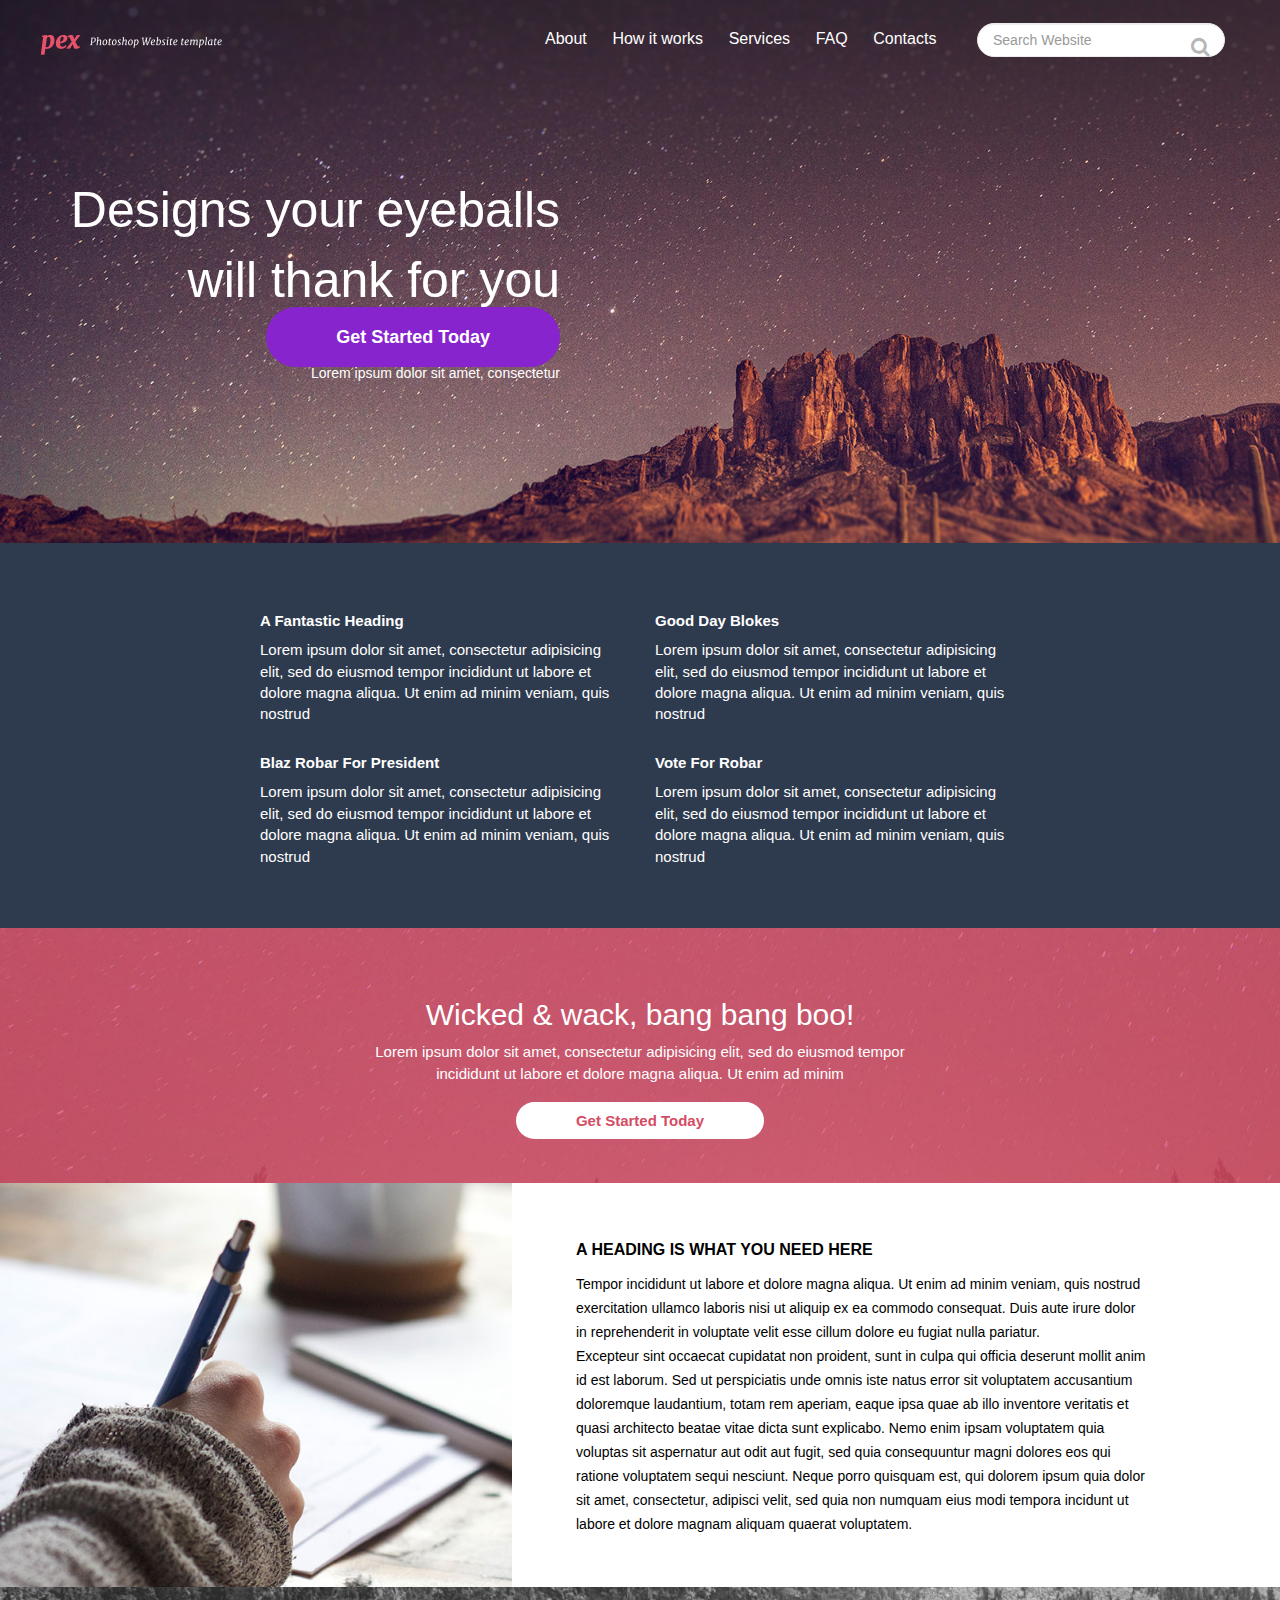
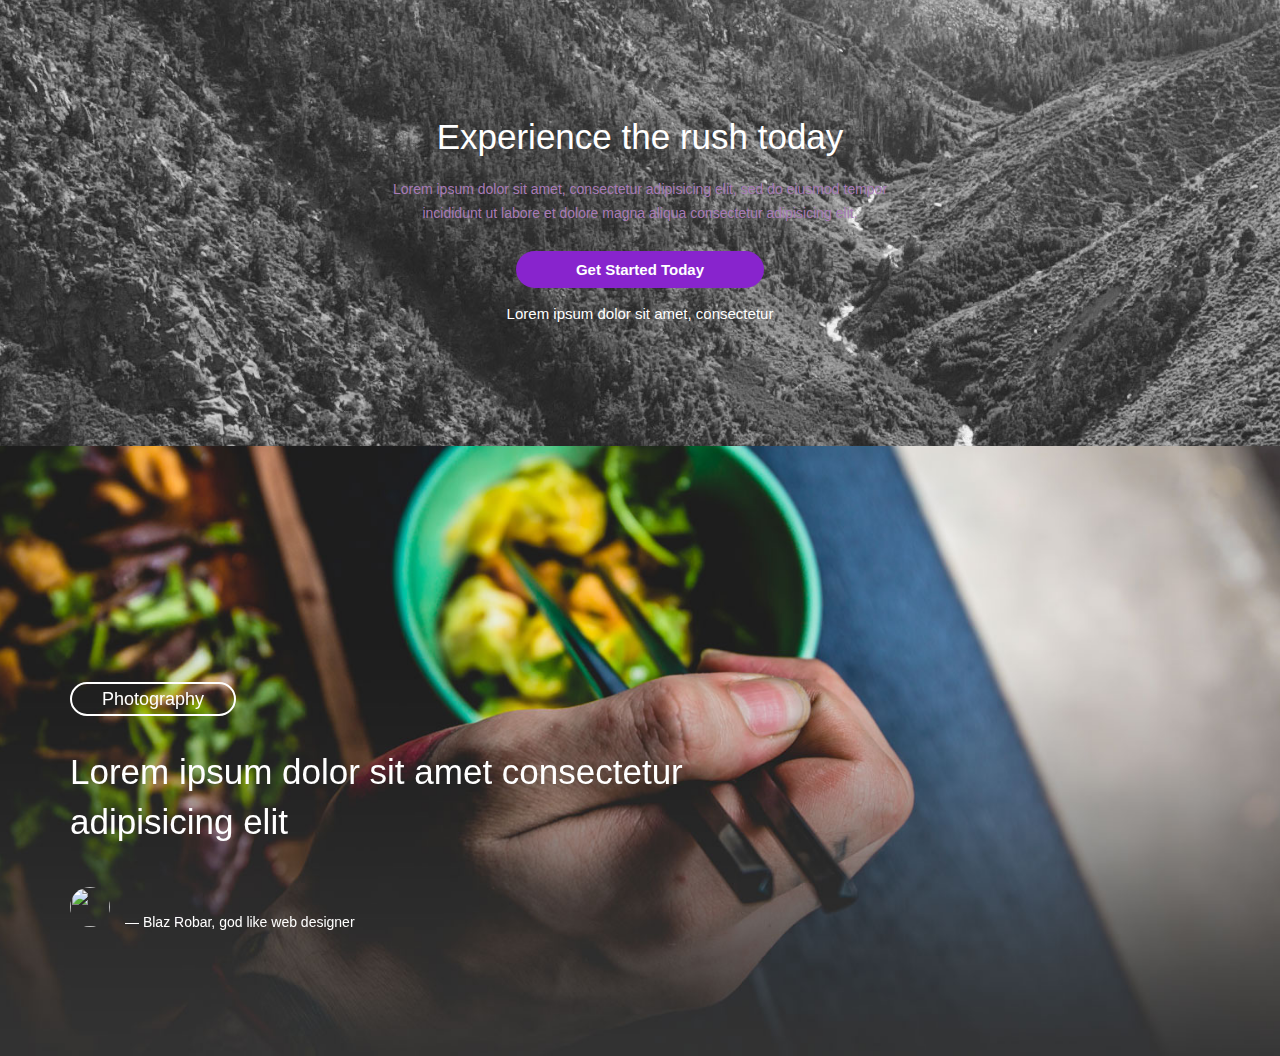
==== commit 8aa8758e: "carousel" ====
--- a/index.html
+++ b/index.html
@@ -145,23 +145,23 @@
 </div>
 <!-- bang-bang-section -->
 <div class="you-need-section">
-    <div class="container">
-        <div class="row">
-            <div class="col-md-4">              
-                <div class="you-need-content">
-                    <img class="img-responsive" src="images/side-nav-img1.jpg" alt="side-nav-img2"/>
-                </div>
-            </div>    
-            <div class="col-md-8">
-                <div class="you need content">
-                    <h2>A heading is what you need here</h2>
-                    
-                    <p>Tempor incididunt ut labore et dolore magna aliqua. Ut enim ad minim veniam, quis nostrud exercitation ullamco     laboris nisi ut aliquip ex ea commodo consequat. Duis aute irure dolor in reprehenderit in voluptate velitesse    cillum dolore eu fugiat nulla pariatur. </p>
-                    
-                    <p2>Excepteur sint occaecat cupidatat non proident, sunt in culpa qui officia deserunt mollit anim id est laborum. Sed ut perspiciatis unde omnis iste natus error sit voluptatem accusantium doloremque laudantium, totam rem aperiam, eaque ipsa quae ab illo inventore veritatis et quasi architecto beatae vitae dicta sunt explicabo. </p2>
-                
-                </div>
-            </div>
+    <div class="you-need-wrapper">
+        <div class="side-nav-img">
+            <img class="img-responsive" src="images/side-nav-img1.jpg" alt="side-nav-img1"/>
+        </div>
+        <div class="content-section">
+            <h2>A heading is what you need here</h2>
+
+            <p>Tempor incididunt ut labore et dolore magna aliqua. Ut enim ad minim veniam, quis nostrud exercitation
+                ullamco laboris nisi ut aliquip ex ea commodo consequat. Duis aute irure dolor in reprehenderit in
+                voluptate velit esse cillum dolore eu fugiat nulla pariatur. <br>
+                Excepteur sint occaecat cupidatat non proident, sunt in culpa qui officia deserunt mollit anim id est
+                laborum. Sed ut perspiciatis unde omnis iste natus error sit voluptatem accusantium doloremque
+                laudantium, totam rem aperiam, eaque ipsa quae ab illo inventore veritatis et quasi architecto beatae
+                vitae dicta sunt explicabo. Nemo enim ipsam voluptatem quia voluptas sit aspernatur aut odit aut fugit,
+                sed quia consequuntur magni dolores eos qui ratione voluptatem sequi nesciunt. Neque porro quisquam est,
+                qui dolorem ipsum quia dolor sit amet, consectetur, adipisci velit, sed quia non numquam eius modi
+                tempora incidunt ut labore et dolore magnam aliquam quaerat voluptatem.</p>
         </div>
     </div>
 </div>
@@ -184,6 +184,76 @@
     </div>
 </div>
 <!--experience-section-->
+<div class="quote-section">
+    <div class="container">
+        <div class="row">
+            <div class='col-md-7 col-sm-12 col-xs-12'>
+                <div class="quote-carousel carousel slide" id="quote-carousel">
+                    <!-- Bottom Carousel Indicators -->
+
+                    <!-- Carousel Slides / Quotes -->
+                    <div class="carousel-inner">
+
+                        <!-- Quote 1 -->
+                        <div class="item active">
+                            <blockquote>
+                                <div class="row">
+                                    <div class="col-md-12">
+                                        <span>Photography</span>
+
+                                        <p>Lorem ipsum dolor sit amet consectetur adipisicing elit</p>
+                                        <div class="avatar">
+                                        	<img class="img-circle" src="images/client1.jpg" alt="">
+                                        	<small>Blaz Robar, god like web designer</small>
+                                        </div>
+                                    </div>
+                                </div>
+                            </blockquote>
+                        </div>
+                        <!-- Quote 2 -->
+                        <div class="item">
+                            <blockquote>
+                                <div class="row">
+                                    <div class="col-md-12">
+                                        <span>Photography</span>
+
+                                        <p>Lorem ipsum dolor sit amet consectetur adipisicing elit</p>
+                                        <div class="avatar">
+                                        	<img class="img-circle" src="images/client2.jpg" alt="">
+                                        	<small>Blaz Robar, god like web designer</small>
+                                        </div>
+                                    </div>
+                                </div>
+                            </blockquote>
+                        </div>
+                        <!-- Quote 3 -->
+                        <div class="item">
+                            <blockquote>
+                                <div class="row">
+                                    <div class="col-md-12">
+                                        <span>Photography</span>
+
+                                        <p>Lorem ipsum dolor sit amet consectetur adipisicing elit</p>
+                                        <div class="avatar">
+                                        	<img class="img-circle" src="images/client3.jpg" alt="">
+                                        	<small>Blaz Robar, god like web designer</small>
+                                        </div>
+                                    </div>
+                                </div>
+                            </blockquote>
+                        </div>
+                    </div>
+
+                    <!-- Carousel Buttons Next/Prev -->
+
+                </div>
+            </div>
+
+        </div>
+        <!-- /.row -->
+    </div>
+    <!-- /.container -->
+</div>
 	<script src="http://code.jquery.com/jquery-3.2.1.js" integrity="sha256-DZAnKJ/6XZ9si04Hgrsxu/8s717jcIzLy3oi35EouyE=" crossorigin="anonymous"></script>
 	<script src="https://maxcdn.bootstrapcdn.com/bootstrap/3.3.7/js/bootstrap.min.js" integrity="sha384-Tc5IQib027qvyjSMfHjOMaLkfuWVxZxUPnCJA7l2mCWNIpG9mGCD8wGNIcPD7Txa" crossorigin="anonymous"></script>
     <script src="scripts/custom.js"></script>
--- a/css/styles.css
+++ b/css/styles.css
@@ -1 +1 @@
-a,abbr,acronym,address,applet,article,aside,audio,b,big,blockquote,body,canvas,caption,center,cite,code,dd,del,details,dfn,div,dl,dt,em,embed,fieldset,figcaption,figure,footer,form,h1,h2,h3,h4,h5,h6,header,hgroup,html,i,iframe,img,ins,kbd,label,legend,li,mark,menu,nav,object,ol,output,p,pre,q,ruby,s,samp,section,small,span,strike,strong,sub,summary,sup,table,tbody,td,tfoot,th,thead,time,tr,tt,u,ul,var,video{margin:0;padding:0;border:0;font-size:100%;font:inherit;vertical-align:baseline}*,:after,:before{-webkit-box-sizing:border-box;box-sizing:border-box}@font-face{font-family:'icomoon';src:url('../fonts/icomoon.eot?7e21u5');src:url('../fonts/icomoon.eot?7e21u5#iefix') format('embedded-opentype'), url('../fonts/icomoon.ttf?7e21u5') format('truetype'), url('../fonts/icomoon.woff?7e21u5') format('woff'), url('../fonts/icomoon.svg?7e21u5#icomoon') format('svg');font-weight:normal;font-style:normal}.header{width:100%;padding-top:15px;background-repeat:no-repeat;background-size:cover;background-position:center}.header .header-inner{width:100%;max-width:1230px;margin:0 auto;padding:0 15px}.story{text-align:right;max-width:520px;width:100%;padding:90px 0 150px}.story h1{color:#fff;font-size:50px;line-height:1.4em}.story a{border-radius:30px;background:#8824cd;color:#fff;padding:20px 70px;font-size:18px;font-style:bold;font-weight:700;margin-top:50px}.story p{color:#fff;margin-top:12px}.first-header-line{font-size:0}.first-header-line>a{display:inline-block;vertical-align:middle}.first-header-line img{display:block;width:100%}.first-header-line>*{display:inline-block;font-size:16px}.first-header-line>:first-child{width:182px}.first-header-line>:last-child{width:calc(100% - 182px)}.first-header-line .main-navigation{display:-webkit-box;display:-webkit-flex;display:-ms-flexbox;display:flex;list-style:none;-webkit-box-pack:justify;-webkit-justify-content:space-between;-ms-flex-pack:justify;justify-content:space-between;-webkit-box-align:baseline;-webkit-align-items:baseline;-ms-flex-align:baseline;align-items:baseline;max-width:695px;margin:0 0 0 auto}.first-header-line .main-navigation a{color:#fff;text-decoration:none}.first-header-line .navbar-form input[type=text]{line-height:44px;padding:0 50px 0 15px;border-radius:50px;border:1px solid #ececec}.first-header-line .navbar-form .input-group{position:relative}.first-header-line .navbar-form .input-group-btn{position:absolute;top:0;bottom:0;right:0}.first-header-line .navbar-form button{line-height:46px;border:none;padding:0;background-color:transparent}.first-header-line .navbar-form .search-btn:before{content:'\e900';font-family:'icomoon';font-size:20px;color:#b6b6b6;padding:10px 15px}.features-section{width:100%;padding-top:15px;background-color:#2e3b4e;padding-bottom:50px;padding-top:50px}.features-section .container{width:100%;max-width:1230px;margin:0 auto;padding:0 15px}.features-section .container h2{color:white;font-size:15px;text-transform:capitalize;font-weight:bold}.features-section .container p{color:white;font-size:15px}.bang-bang-section{width:100%;padding-top:50px;padding-bottom:50px}.bang-bang-section .container{width:100%;max-width:1230px;margin:0 auto;padding:0 15px}.bang-bang-section .container h2{color:white;font-size:35}.bang-bang-section .container p{color:white;font-size:15px;padding-bottom:15px}.bang-bang-section .container a{font-size:15px;line-height:24px;color:#d54c63;font-style:normal;font-weight:600;background:#fff;border-radius:25px;padding:10px 60px}.experience-section{width:100%;clear:both;background:url(../images/bg-img2.jpg);background-size:cover;padding:100px 0 110px}.experience-section h2{font-size:35px;line-height:60px;color:#fff;font-style:normal;font-weight:300}.experience-section p{font-size:14px;line-height:24px;color:#a87bb7;font-style:normal;font-weight:300;padding-bottom:23px}.experience-section a span{font-size:15px;line-height:24px;color:#fff;font-style:normal;font-weight:600;background:#8824cd;border-radius:25px;padding:10px 60px}.experience-section h6{padding-top:10px;font-size:15px;line-height:24px;color:#fff;font-style:normal;font-weight:300}+a,abbr,acronym,address,applet,article,aside,audio,b,big,blockquote,body,canvas,caption,center,cite,code,dd,del,details,dfn,div,dl,dt,em,embed,fieldset,figcaption,figure,footer,form,h1,h2,h3,h4,h5,h6,header,hgroup,html,i,iframe,img,ins,kbd,label,legend,li,mark,menu,nav,object,ol,output,p,pre,q,ruby,s,samp,section,small,span,strike,strong,sub,summary,sup,table,tbody,td,tfoot,th,thead,time,tr,tt,u,ul,var,video{margin:0;padding:0;border:0;font-size:100%;font:inherit;vertical-align:baseline}*,:after,:before{-webkit-box-sizing:border-box;box-sizing:border-box}@font-face{font-family:'icomoon';src:url('../fonts/icomoon.eot?7e21u5');src:url('../fonts/icomoon.eot?7e21u5#iefix') format('embedded-opentype'), url('../fonts/icomoon.ttf?7e21u5') format('truetype'), url('../fonts/icomoon.woff?7e21u5') format('woff'), url('../fonts/icomoon.svg?7e21u5#icomoon') format('svg');font-weight:normal;font-style:normal}.header{width:100%;padding-top:15px;background-repeat:no-repeat;background-size:cover;background-position:center}.header .header-inner{width:100%;max-width:1230px;margin:0 auto;padding:0 15px}.story{text-align:right;max-width:520px;width:100%;padding:90px 0 150px}.story h1{color:#fff;font-size:50px;line-height:1.4em}.story a{border-radius:30px;background:#8824cd;color:#fff;padding:20px 70px;font-size:18px;font-style:bold;font-weight:700;margin-top:50px}.story p{color:#fff;margin-top:12px}.first-header-line{font-size:0}.first-header-line>a{display:inline-block;vertical-align:middle}.first-header-line img{display:block;width:100%}.first-header-line>*{display:inline-block;font-size:16px}.first-header-line>:first-child{width:182px}.first-header-line>:last-child{width:calc(100% - 182px)}.first-header-line .main-navigation{display:-webkit-box;display:-webkit-flex;display:-ms-flexbox;display:flex;list-style:none;-webkit-box-pack:justify;-webkit-justify-content:space-between;-ms-flex-pack:justify;justify-content:space-between;-webkit-box-align:baseline;-webkit-align-items:baseline;-ms-flex-align:baseline;align-items:baseline;max-width:695px;margin:0 0 0 auto}.first-header-line .main-navigation a{color:#fff;text-decoration:none}.first-header-line .navbar-form input[type=text]{line-height:44px;padding:0 50px 0 15px;border-radius:50px;border:1px solid #ececec}.first-header-line .navbar-form .input-group{position:relative}.first-header-line .navbar-form .input-group-btn{position:absolute;top:0;bottom:0;right:0}.first-header-line .navbar-form button{line-height:46px;border:none;padding:0;background-color:transparent}.first-header-line .navbar-form .search-btn:before{content:'\e900';font-family:'icomoon';font-size:20px;color:#b6b6b6;padding:10px 15px}.features-section{width:100%;padding-top:15px;background-color:#2e3b4e;padding-bottom:50px;padding-top:50px}.features-section .container{width:100%;max-width:1230px;margin:0 auto;padding:0 15px}.features-section .container h2{color:white;font-size:15px;text-transform:capitalize;font-weight:bold}.features-section .container p{color:white;font-size:15px}.bang-bang-section{width:100%;padding-top:50px;padding-bottom:50px}.bang-bang-section .container{width:100%;max-width:1230px;margin:0 auto;padding:0 15px}.bang-bang-section .container h2{color:white;font-size:35}.bang-bang-section .container p{color:white;font-size:15px;padding-bottom:15px}.bang-bang-section .container a{font-size:15px;line-height:24px;color:#d54c63;font-style:normal;font-weight:600;background:#fff;border-radius:25px;padding:10px 60px}.you-need-section{width:100%;clear:both}.you-need-section .you-need-wrapper{width:100%}.you-need-section .you-need-wrapper .side-nav-img{width:40%;float:left}.you-need-section .side-nav-img .img-responsive{margin-left:0}.you-need-section .you-need-wrapper .content-section{width:60%;float:left;padding:35px 10.5% 35px 5%}.you-need-section .you-need-wrapper .content-section h2{font-size:16px;font-family:'Open Sans', sans-serif;line-height:24px;color:#000;font-style:bold;font-weight:700;text-transform:uppercase}.you-need-section .you-need-wrapper .content-section p{font-size:14px;font-family:'Open Sans', sans-serif;line-height:24px;color:#000;font-style:normal;font-weight:300}.experience-section{width:100%;clear:both;background:url(../images/bg-img2.jpg);background-size:cover;padding:100px 0 110px}.experience-section h2{font-size:35px;line-height:60px;color:#fff;font-style:normal;font-weight:300}.experience-section p{font-size:14px;line-height:24px;color:#a87bb7;font-style:normal;font-weight:300;padding-bottom:23px}.experience-section a span{font-size:15px;line-height:24px;color:#fff;font-style:normal;font-weight:600;background:#8824cd;border-radius:25px;padding:10px 60px}.experience-section h6{padding-top:10px;font-size:15px;line-height:24px;color:#fff;font-style:normal;font-weight:300}.experience-section full-back{width:100%;height:360px;background:rgba(102, 51, 153, 0.7);background-size:cover;position:absolute}.quote-section{width:100%;clear:both;background:url(../images/bg-img3.jpg) no-repeat center center;background-size:cover;padding:200px 0 80px}.quote-section .slide{height:300px;padding:0 0px 30px;margin-top:30px;position:relative}.quote-section .slide .carousel-inner{height:300px}.quote-section .slide .carousel-inner .item blockquote{border-left:none;margin:0;padding:10px 0}.quote-section .slide .carousel-inner .item blockquote img{width:40px!important;display:table-cell;height:40px!important;margin-right:15px;position:relative}.quote-section .slide .carousel-inner .item blockquote span{font-size:18px;font-family:'Open Sans', sans-serif;line-height:26px;color:#fff;font-style:normal;font-weight:300;border-radius:25px;border:2px solid #fff;padding:5px 30px;position:relative}.quote-section .slide .carousel-inner .item blockquote p{position:relative;margin-top:35px;margin-bottom:40px;font-size:35px;font-family:'Open Sans', sans-serif;line-height:50px;color:#fff;font-style:normal;font-weight:300}.quote-section .avatar{display:table}.quote-section .slide .carousel-inner .item blockquote small{display:table-cell;position:relative;color:#fff}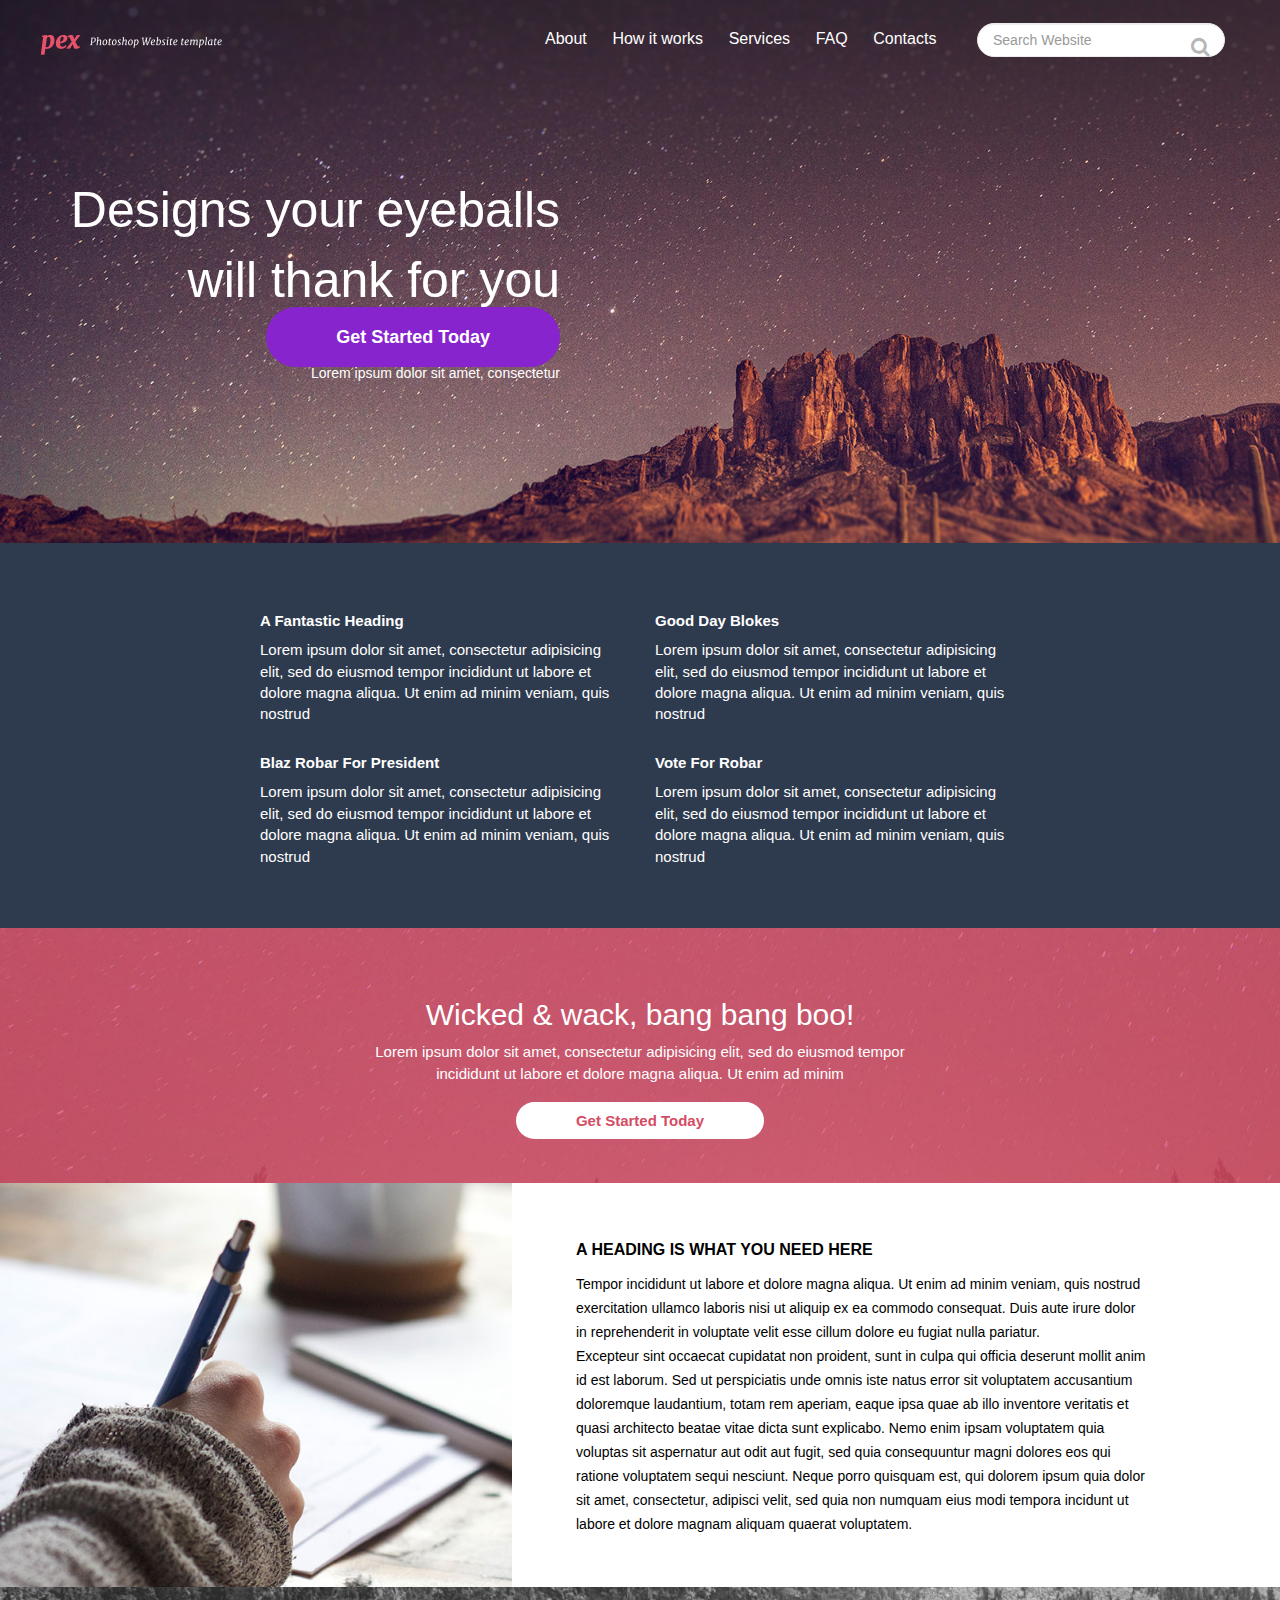
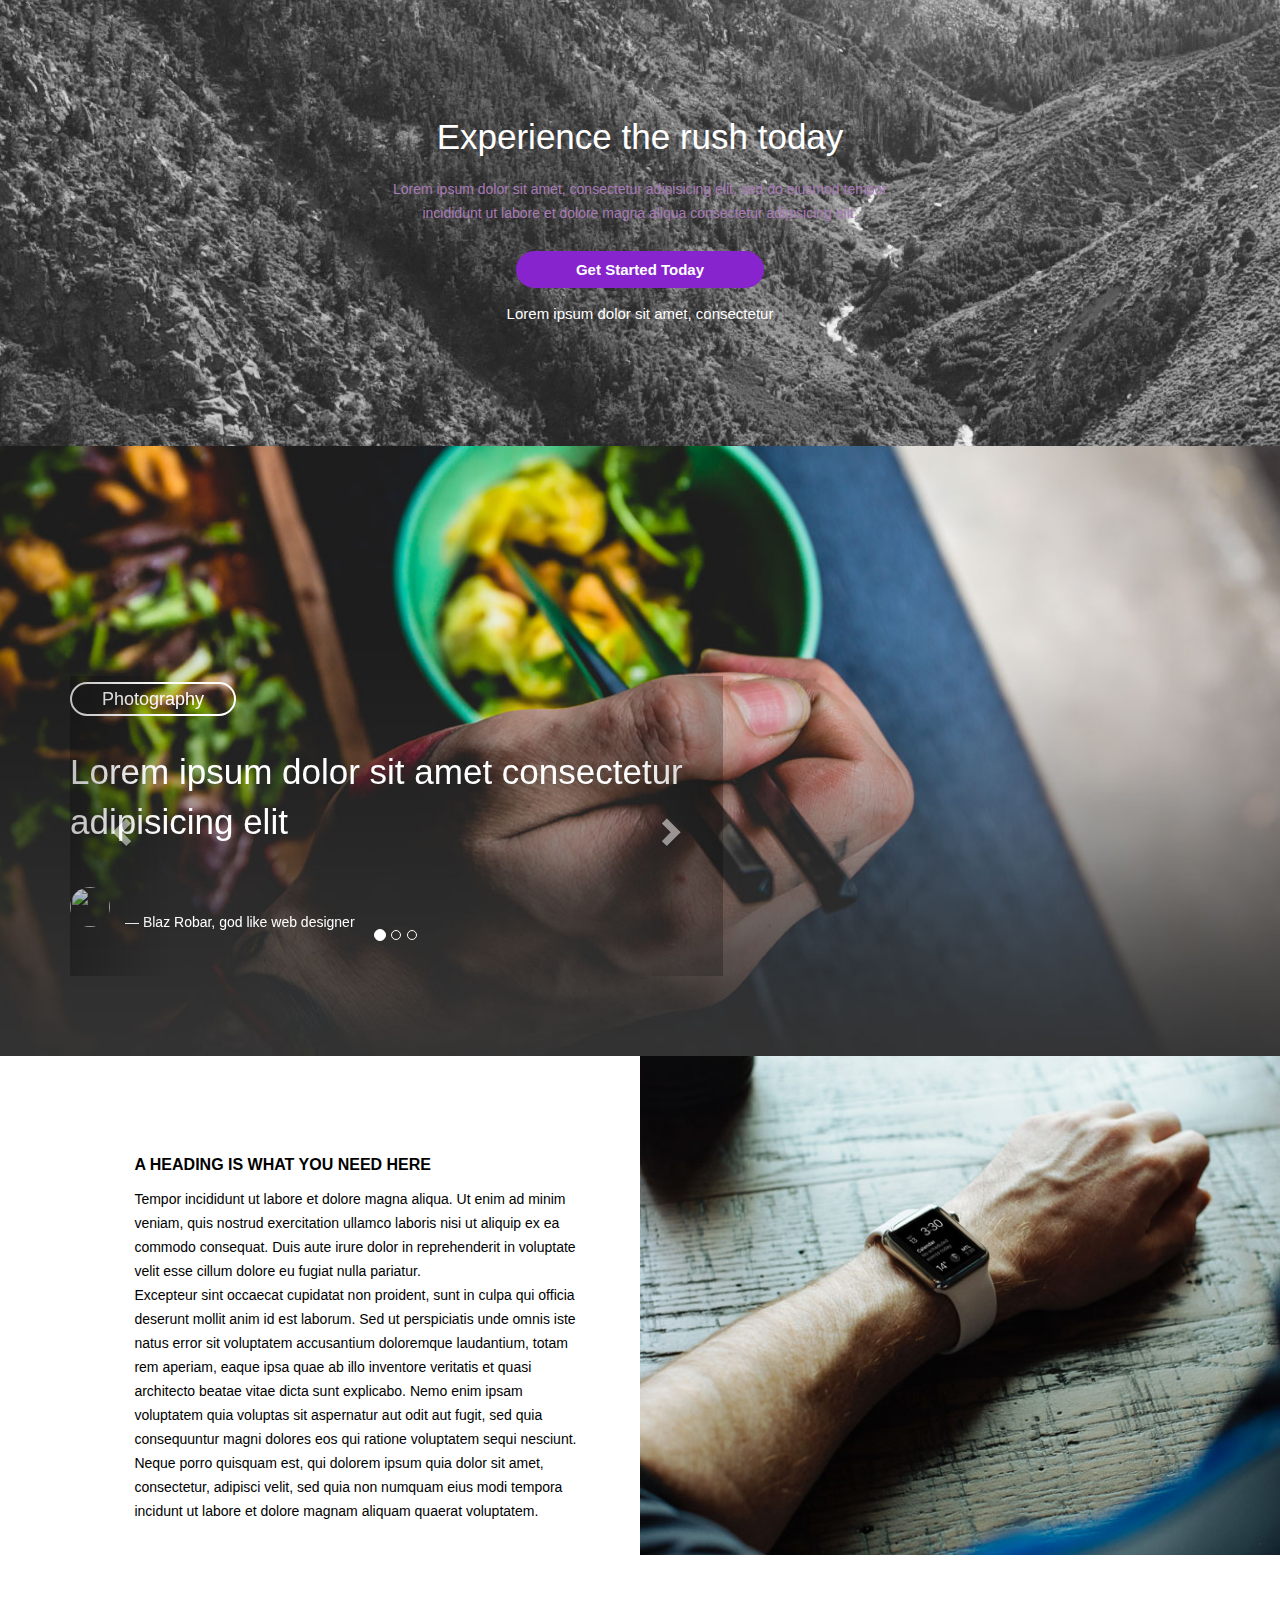
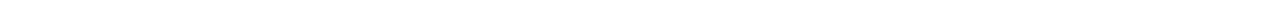
==== commit 62d942d5: "you need section-1 + carousel finished" ====
--- a/index.html
+++ b/index.html
@@ -190,11 +190,13 @@
             <div class='col-md-7 col-sm-12 col-xs-12'>
                 <div class="quote-carousel carousel slide" id="quote-carousel">
                     <!-- Bottom Carousel Indicators -->
-
-                    <!-- Carousel Slides / Quotes -->
+                    <ol class="carousel-indicators">
+                        <li data-target="#myCarousel" data-slide-to="0" class="active"></li>
+                        <li data-target="#myCarousel" data-slide-to="1"></li>
+                        <li data-target="#myCarousel" data-slide-to="2"></li>
+                    </ol>
+                    <!-- Carousel Slides-->
                     <div class="carousel-inner">
-
-                        <!-- Quote 1 -->
                         <div class="item active">
                             <blockquote>
                                 <div class="row">
@@ -210,7 +212,6 @@
                                 </div>
                             </blockquote>
                         </div>
-                        <!-- Quote 2 -->
                         <div class="item">
                             <blockquote>
                                 <div class="row">
@@ -226,7 +227,6 @@
                                 </div>
                             </blockquote>
                         </div>
-                        <!-- Quote 3 -->
                         <div class="item">
                             <blockquote>
                                 <div class="row">
@@ -243,17 +243,42 @@
                             </blockquote>
                         </div>
                     </div>
-
-                    <!-- Carousel Buttons Next/Prev -->
-
-                </div>
-            </div>
-
-        </div>
-        <!-- /.row -->
-    </div>
-    <!-- /.container -->
-</div>
+                    <a class="left carousel-control" href="#myCarousel" data-slide="prev">
+                        <span class="glyphicon glyphicon-chevron-left"></span>
+                        <span class="sr-only">Previous</span>
+                    </a>
+                    <a class="right carousel-control" href="#myCarousel" data-slide="next">
+                        <span class="glyphicon glyphicon-chevron-right"></span>
+                        <span class="sr-only">Next</span>
+                    </a>
+                </div>
+            </div>
+        </div>
+    </div>
+</div>
+<!--carousel-section-->
+<div class="you-need-section1">
+    <div class="you-need-wrapper">
+        <div class="content-section">
+            <h2>A heading is what you need here</h2>
+
+            <p>Tempor incididunt ut labore et dolore magna aliqua. Ut enim ad minim veniam, quis nostrud exercitation
+                ullamco laboris nisi ut aliquip ex ea commodo consequat. Duis aute irure dolor in reprehenderit in
+                voluptate velit esse cillum dolore eu fugiat nulla pariatur. <br>
+                Excepteur sint occaecat cupidatat non proident, sunt in culpa qui officia deserunt mollit anim id est
+                laborum. Sed ut perspiciatis unde omnis iste natus error sit voluptatem accusantium doloremque
+                laudantium, totam rem aperiam, eaque ipsa quae ab illo inventore veritatis et quasi architecto beatae
+                vitae dicta sunt explicabo. Nemo enim ipsam voluptatem quia voluptas sit aspernatur aut odit aut fugit,
+                sed quia consequuntur magni dolores eos qui ratione voluptatem sequi nesciunt. Neque porro quisquam est,
+                qui dolorem ipsum quia dolor sit amet, consectetur, adipisci velit, sed quia non numquam eius modi
+                tempora incidunt ut labore et dolore magnam aliquam quaerat voluptatem.</p>
+        </div>
+        <div class="side-nav-img">
+            <img class="img-responsive" src="images/side-nav-img2.jpg" alt="side-nav-img2"/>
+        </div>
+    </div>
+</div>    
+<!--you-need-section-1-->
 	<script src="http://code.jquery.com/jquery-3.2.1.js" integrity="sha256-DZAnKJ/6XZ9si04Hgrsxu/8s717jcIzLy3oi35EouyE=" crossorigin="anonymous"></script>
 	<script src="https://maxcdn.bootstrapcdn.com/bootstrap/3.3.7/js/bootstrap.min.js" integrity="sha384-Tc5IQib027qvyjSMfHjOMaLkfuWVxZxUPnCJA7l2mCWNIpG9mGCD8wGNIcPD7Txa" crossorigin="anonymous"></script>
     <script src="scripts/custom.js"></script>
--- a/css/styles.css
+++ b/css/styles.css
@@ -1 +1 @@
-a,abbr,acronym,address,applet,article,aside,audio,b,big,blockquote,body,canvas,caption,center,cite,code,dd,del,details,dfn,div,dl,dt,em,embed,fieldset,figcaption,figure,footer,form,h1,h2,h3,h4,h5,h6,header,hgroup,html,i,iframe,img,ins,kbd,label,legend,li,mark,menu,nav,object,ol,output,p,pre,q,ruby,s,samp,section,small,span,strike,strong,sub,summary,sup,table,tbody,td,tfoot,th,thead,time,tr,tt,u,ul,var,video{margin:0;padding:0;border:0;font-size:100%;font:inherit;vertical-align:baseline}*,:after,:before{-webkit-box-sizing:border-box;box-sizing:border-box}@font-face{font-family:'icomoon';src:url('../fonts/icomoon.eot?7e21u5');src:url('../fonts/icomoon.eot?7e21u5#iefix') format('embedded-opentype'), url('../fonts/icomoon.ttf?7e21u5') format('truetype'), url('../fonts/icomoon.woff?7e21u5') format('woff'), url('../fonts/icomoon.svg?7e21u5#icomoon') format('svg');font-weight:normal;font-style:normal}.header{width:100%;padding-top:15px;background-repeat:no-repeat;background-size:cover;background-position:center}.header .header-inner{width:100%;max-width:1230px;margin:0 auto;padding:0 15px}.story{text-align:right;max-width:520px;width:100%;padding:90px 0 150px}.story h1{color:#fff;font-size:50px;line-height:1.4em}.story a{border-radius:30px;background:#8824cd;color:#fff;padding:20px 70px;font-size:18px;font-style:bold;font-weight:700;margin-top:50px}.story p{color:#fff;margin-top:12px}.first-header-line{font-size:0}.first-header-line>a{display:inline-block;vertical-align:middle}.first-header-line img{display:block;width:100%}.first-header-line>*{display:inline-block;font-size:16px}.first-header-line>:first-child{width:182px}.first-header-line>:last-child{width:calc(100% - 182px)}.first-header-line .main-navigation{display:-webkit-box;display:-webkit-flex;display:-ms-flexbox;display:flex;list-style:none;-webkit-box-pack:justify;-webkit-justify-content:space-between;-ms-flex-pack:justify;justify-content:space-between;-webkit-box-align:baseline;-webkit-align-items:baseline;-ms-flex-align:baseline;align-items:baseline;max-width:695px;margin:0 0 0 auto}.first-header-line .main-navigation a{color:#fff;text-decoration:none}.first-header-line .navbar-form input[type=text]{line-height:44px;padding:0 50px 0 15px;border-radius:50px;border:1px solid #ececec}.first-header-line .navbar-form .input-group{position:relative}.first-header-line .navbar-form .input-group-btn{position:absolute;top:0;bottom:0;right:0}.first-header-line .navbar-form button{line-height:46px;border:none;padding:0;background-color:transparent}.first-header-line .navbar-form .search-btn:before{content:'\e900';font-family:'icomoon';font-size:20px;color:#b6b6b6;padding:10px 15px}.features-section{width:100%;padding-top:15px;background-color:#2e3b4e;padding-bottom:50px;padding-top:50px}.features-section .container{width:100%;max-width:1230px;margin:0 auto;padding:0 15px}.features-section .container h2{color:white;font-size:15px;text-transform:capitalize;font-weight:bold}.features-section .container p{color:white;font-size:15px}.bang-bang-section{width:100%;padding-top:50px;padding-bottom:50px}.bang-bang-section .container{width:100%;max-width:1230px;margin:0 auto;padding:0 15px}.bang-bang-section .container h2{color:white;font-size:35}.bang-bang-section .container p{color:white;font-size:15px;padding-bottom:15px}.bang-bang-section .container a{font-size:15px;line-height:24px;color:#d54c63;font-style:normal;font-weight:600;background:#fff;border-radius:25px;padding:10px 60px}.you-need-section{width:100%;clear:both}.you-need-section .you-need-wrapper{width:100%}.you-need-section .you-need-wrapper .side-nav-img{width:40%;float:left}.you-need-section .side-nav-img .img-responsive{margin-left:0}.you-need-section .you-need-wrapper .content-section{width:60%;float:left;padding:35px 10.5% 35px 5%}.you-need-section .you-need-wrapper .content-section h2{font-size:16px;font-family:'Open Sans', sans-serif;line-height:24px;color:#000;font-style:bold;font-weight:700;text-transform:uppercase}.you-need-section .you-need-wrapper .content-section p{font-size:14px;font-family:'Open Sans', sans-serif;line-height:24px;color:#000;font-style:normal;font-weight:300}.experience-section{width:100%;clear:both;background:url(../images/bg-img2.jpg);background-size:cover;padding:100px 0 110px}.experience-section h2{font-size:35px;line-height:60px;color:#fff;font-style:normal;font-weight:300}.experience-section p{font-size:14px;line-height:24px;color:#a87bb7;font-style:normal;font-weight:300;padding-bottom:23px}.experience-section a span{font-size:15px;line-height:24px;color:#fff;font-style:normal;font-weight:600;background:#8824cd;border-radius:25px;padding:10px 60px}.experience-section h6{padding-top:10px;font-size:15px;line-height:24px;color:#fff;font-style:normal;font-weight:300}.experience-section full-back{width:100%;height:360px;background:rgba(102, 51, 153, 0.7);background-size:cover;position:absolute}.quote-section{width:100%;clear:both;background:url(../images/bg-img3.jpg) no-repeat center center;background-size:cover;padding:200px 0 80px}.quote-section .slide{height:300px;padding:0 0px 30px;margin-top:30px;position:relative}.quote-section .slide .carousel-inner{height:300px}.quote-section .slide .carousel-inner .item blockquote{border-left:none;margin:0;padding:10px 0}.quote-section .slide .carousel-inner .item blockquote img{width:40px!important;display:table-cell;height:40px!important;margin-right:15px;position:relative}.quote-section .slide .carousel-inner .item blockquote span{font-size:18px;font-family:'Open Sans', sans-serif;line-height:26px;color:#fff;font-style:normal;font-weight:300;border-radius:25px;border:2px solid #fff;padding:5px 30px;position:relative}.quote-section .slide .carousel-inner .item blockquote p{position:relative;margin-top:35px;margin-bottom:40px;font-size:35px;font-family:'Open Sans', sans-serif;line-height:50px;color:#fff;font-style:normal;font-weight:300}.quote-section .avatar{display:table}.quote-section .slide .carousel-inner .item blockquote small{display:table-cell;position:relative;color:#fff}+a,abbr,acronym,address,applet,article,aside,audio,b,big,blockquote,body,canvas,caption,center,cite,code,dd,del,details,dfn,div,dl,dt,em,embed,fieldset,figcaption,figure,footer,form,h1,h2,h3,h4,h5,h6,header,hgroup,html,i,iframe,img,ins,kbd,label,legend,li,mark,menu,nav,object,ol,output,p,pre,q,ruby,s,samp,section,small,span,strike,strong,sub,summary,sup,table,tbody,td,tfoot,th,thead,time,tr,tt,u,ul,var,video{margin:0;padding:0;border:0;font-size:100%;font:inherit;vertical-align:baseline}*,:after,:before{-webkit-box-sizing:border-box;box-sizing:border-box}@font-face{font-family:'icomoon';src:url('../fonts/icomoon.eot?7e21u5');src:url('../fonts/icomoon.eot?7e21u5#iefix') format('embedded-opentype'), url('../fonts/icomoon.ttf?7e21u5') format('truetype'), url('../fonts/icomoon.woff?7e21u5') format('woff'), url('../fonts/icomoon.svg?7e21u5#icomoon') format('svg');font-weight:normal;font-style:normal}.header{width:100%;padding-top:15px;background-repeat:no-repeat;background-size:cover;background-position:center}.header .header-inner{width:100%;max-width:1230px;margin:0 auto;padding:0 15px}.story{text-align:right;max-width:520px;width:100%;padding:90px 0 150px}.story h1{color:#fff;font-size:50px;line-height:1.4em}.story a{border-radius:30px;background:#8824cd;color:#fff;padding:20px 70px;font-size:18px;font-style:bold;font-weight:700;margin-top:50px}.story p{color:#fff;margin-top:12px}.first-header-line{font-size:0}.first-header-line>a{display:inline-block;vertical-align:middle}.first-header-line img{display:block;width:100%}.first-header-line>*{display:inline-block;font-size:16px}.first-header-line>:first-child{width:182px}.first-header-line>:last-child{width:calc(100% - 182px)}.first-header-line .main-navigation{display:-webkit-box;display:-webkit-flex;display:-ms-flexbox;display:flex;list-style:none;-webkit-box-pack:justify;-webkit-justify-content:space-between;-ms-flex-pack:justify;justify-content:space-between;-webkit-box-align:baseline;-webkit-align-items:baseline;-ms-flex-align:baseline;align-items:baseline;max-width:695px;margin:0 0 0 auto}.first-header-line .main-navigation a{color:#fff;text-decoration:none}.first-header-line .navbar-form input[type=text]{line-height:44px;padding:0 50px 0 15px;border-radius:50px;border:1px solid #ececec}.first-header-line .navbar-form .input-group{position:relative}.first-header-line .navbar-form .input-group-btn{position:absolute;top:0;bottom:0;right:0}.first-header-line .navbar-form button{line-height:46px;border:none;padding:0;background-color:transparent}.first-header-line .navbar-form .search-btn:before{content:'\e900';font-family:'icomoon';font-size:20px;color:#b6b6b6;padding:10px 15px}.features-section{width:100%;padding-top:15px;background-color:#2e3b4e;padding-bottom:50px;padding-top:50px}.features-section .container{width:100%;max-width:1230px;margin:0 auto;padding:0 15px}.features-section .container h2{color:white;font-size:15px;text-transform:capitalize;font-weight:bold}.features-section .container p{color:white;font-size:15px}.bang-bang-section{width:100%;padding-top:50px;padding-bottom:50px}.bang-bang-section .container{width:100%;max-width:1230px;margin:0 auto;padding:0 15px}.bang-bang-section .container h2{color:white;font-size:35}.bang-bang-section .container p{color:white;font-size:15px;padding-bottom:15px}.bang-bang-section .container a{font-size:15px;line-height:24px;color:#d54c63;font-style:normal;font-weight:600;background:#fff;border-radius:25px;padding:10px 60px}.you-need-section{width:100%;clear:both}.you-need-section .you-need-wrapper{width:100%}.you-need-section .you-need-wrapper .side-nav-img{width:40%;float:left}.you-need-section .side-nav-img .img-responsive{margin-left:0}.you-need-section .you-need-wrapper .content-section{width:60%;float:left;padding:35px 10.5% 35px 5%}.you-need-section .you-need-wrapper .content-section h2{font-size:16px;font-family:'Open Sans', sans-serif;line-height:24px;color:#000;font-style:bold;font-weight:700;text-transform:uppercase}.you-need-section .you-need-wrapper .content-section p{font-size:14px;font-family:'Open Sans', sans-serif;line-height:24px;color:#000;font-style:normal;font-weight:300}.experience-section{width:100%;clear:both;background:url(../images/bg-img2.jpg);background-size:cover;padding:100px 0 110px}.experience-section h2{font-size:35px;line-height:60px;color:#fff;font-style:normal;font-weight:300}.experience-section p{font-size:14px;line-height:24px;color:#a87bb7;font-style:normal;font-weight:300;padding-bottom:23px}.experience-section a span{font-size:15px;line-height:24px;color:#fff;font-style:normal;font-weight:600;background:#8824cd;border-radius:25px;padding:10px 60px}.experience-section h6{padding-top:10px;font-size:15px;line-height:24px;color:#fff;font-style:normal;font-weight:300}.experience-section full-back{width:100%;height:360px;background:rgba(102, 51, 153, 0.7);background-size:cover;position:absolute}.quote-section{width:100%;clear:both;background:url(../images/bg-img3.jpg) no-repeat center center;background-size:cover;padding:200px 0 80px}.quote-section .slide{height:300px;padding:0 0px 30px;margin-top:30px;position:relative}.quote-section .slide .carousel-inner{height:300px}.quote-section .slide .carousel-inner .item blockquote{border-left:none;margin:0;padding:10px 0}.quote-section .slide .carousel-inner .item blockquote img{width:40px!important;display:table-cell;height:40px!important;margin-right:15px;position:relative}.quote-section .slide .carousel-inner .item blockquote span{font-size:18px;font-family:'Open Sans', sans-serif;line-height:26px;color:#fff;font-style:normal;font-weight:300;border-radius:25px;border:2px solid #fff;padding:5px 30px;position:relative}.quote-section .slide .carousel-inner .item blockquote p{position:relative;margin-top:35px;margin-bottom:40px;font-size:35px;font-family:'Open Sans', sans-serif;line-height:50px;color:#fff;font-style:normal;font-weight:300}.quote-section .avatar{display:table}.quote-section .slide .carousel-inner .item blockquote small{display:table-cell;position:relative;color:#fff}.you-need-section1{width:100%;clear:both}.you-need-section1 .you-need-wrapper{width:100%}.you-need-section1 .you-need-wrapper .content-section{width:50%;float:left;padding:77px 50px 70px 10.5%}.you-need-section1 .you-need-wrapper .content-section h2{font-size:16px;font-family:'Open Sans', sans-serif;line-height:24px;color:#000;font-style:bold;font-weight:700;text-transform:uppercase}.you-need-section1 .you-need-wrapper .content-section p{font-size:14px;font-family:'Open Sans', sans-serif;line-height:24px;color:#000;font-style:normal;font-weight:300}.you-need-section1 .you-need-wrapper .side-nav-img{width:50%;float:left;padding:0;margin:0;position:relative}.you-need-section1 .you-need-wrapper .side-nav-img img{margin-right:0}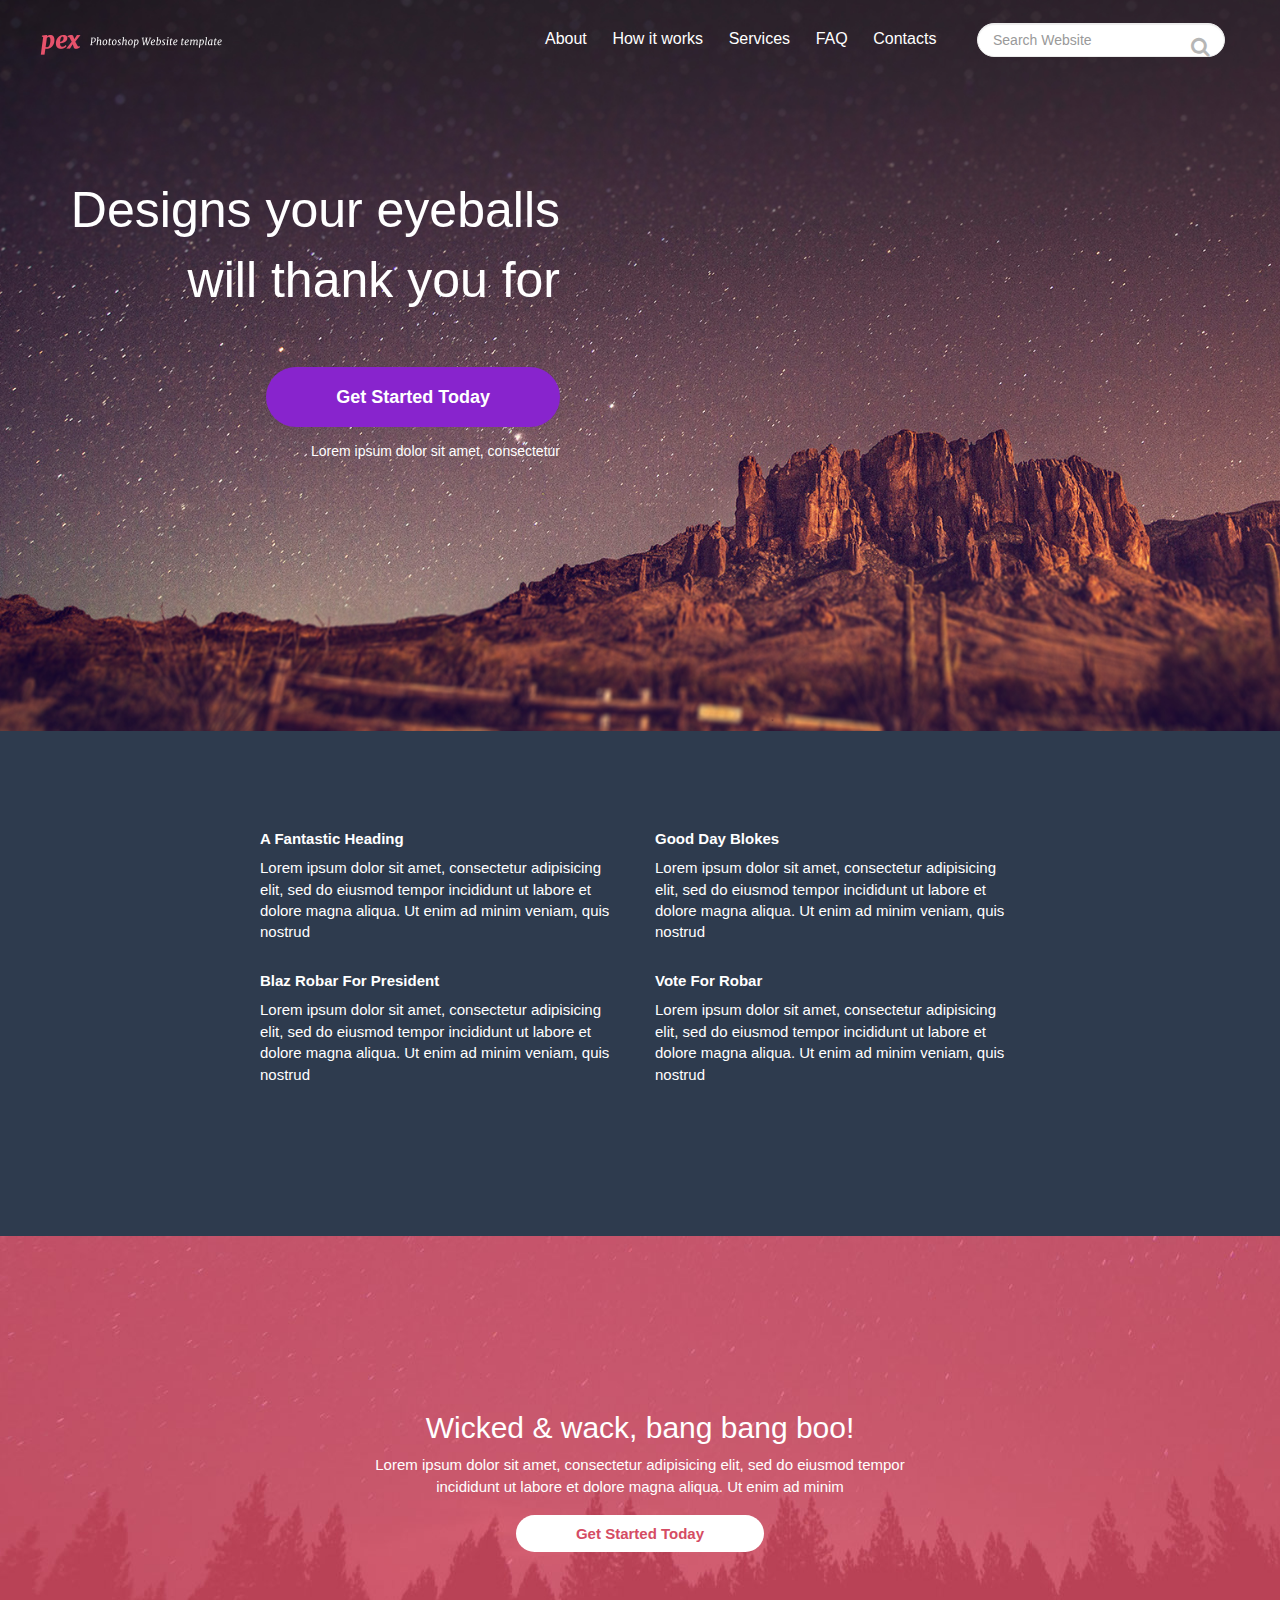
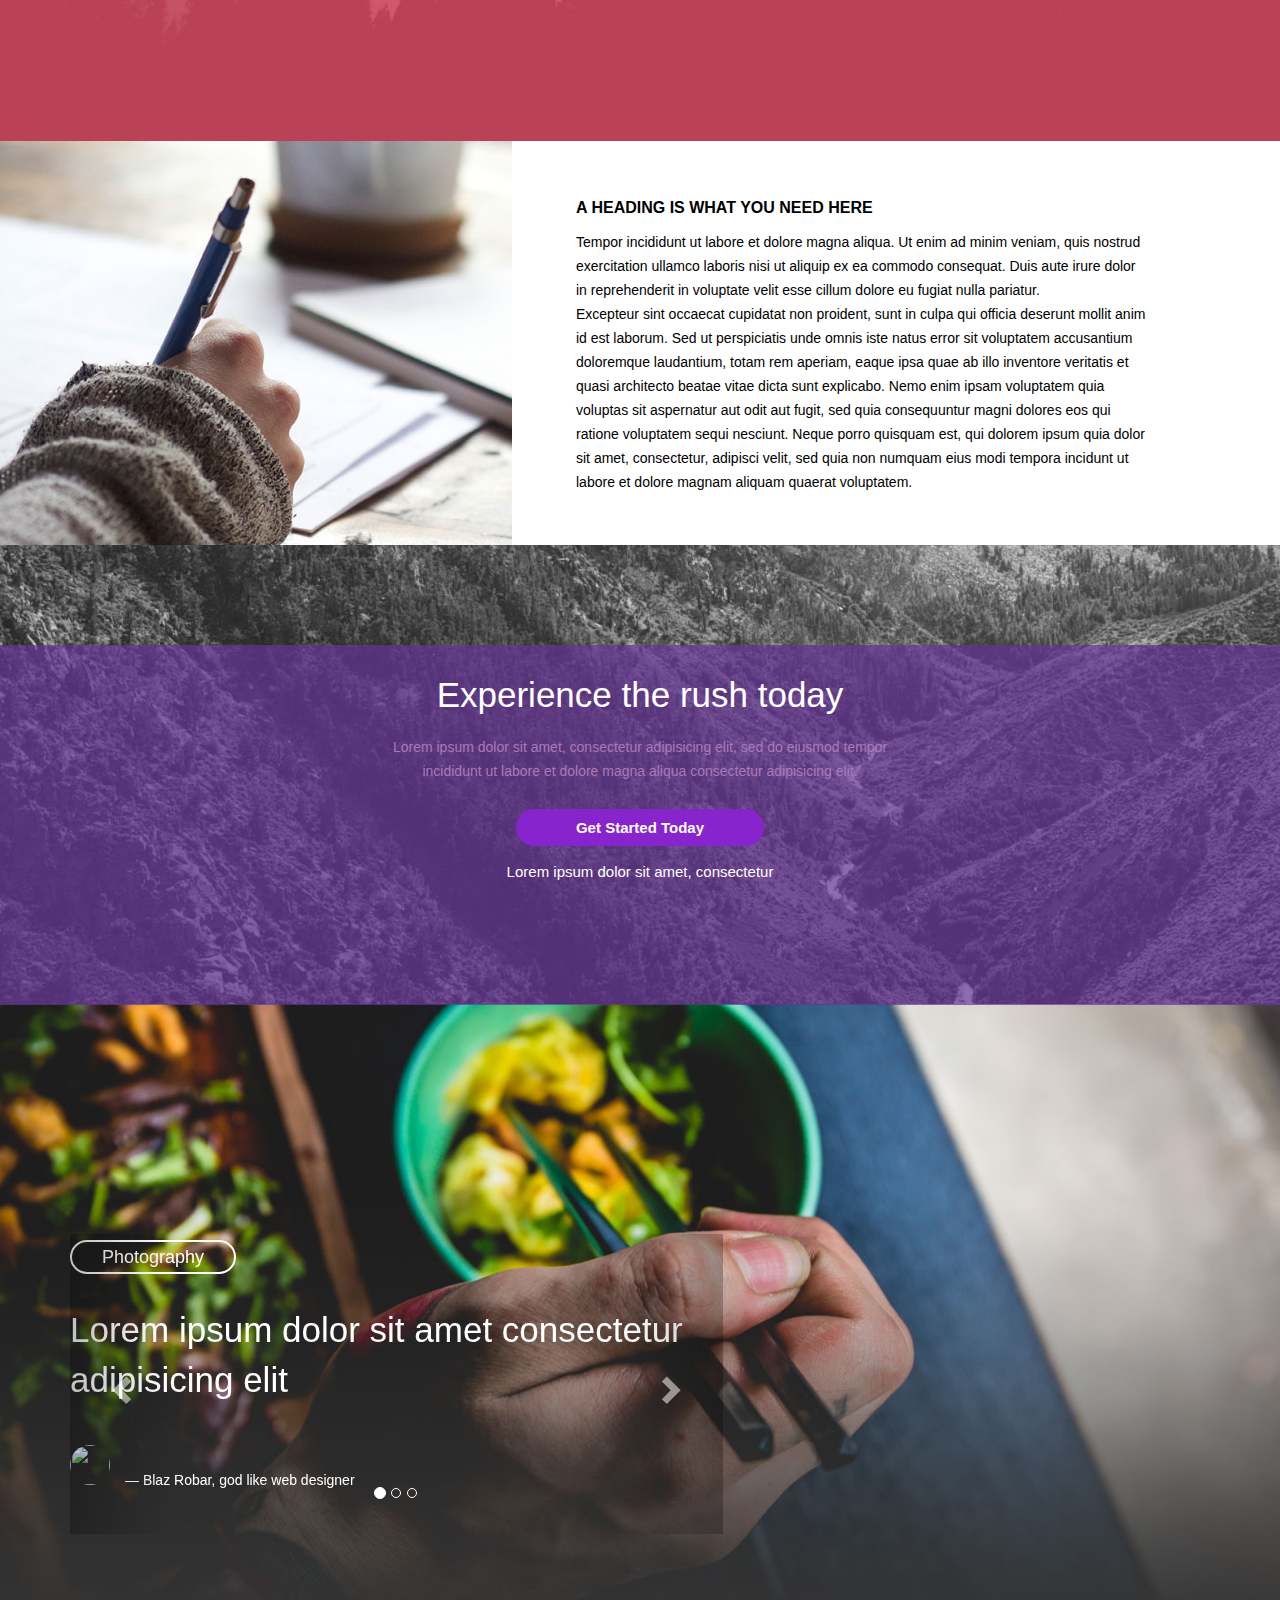
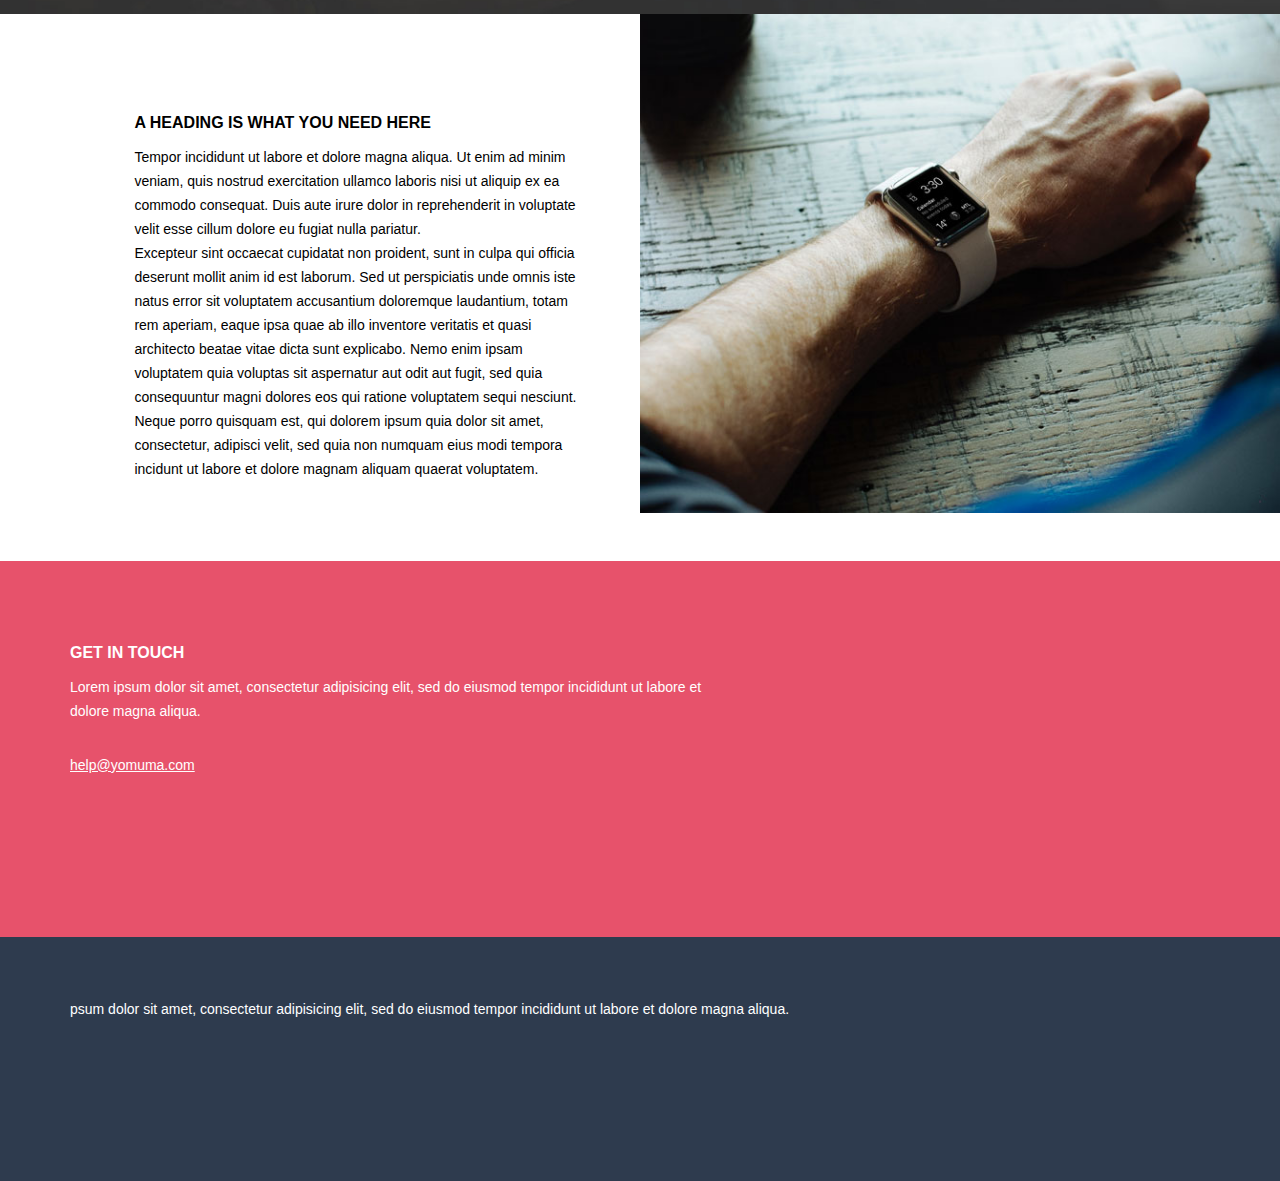
==== commit 2d306fa5: "last adjustments html and css" ====
--- a/index.html
+++ b/index.html
@@ -8,68 +8,44 @@
     <link href="css/styles.css" rel="stylesheet" type="text/css" media="all">
     <!-- Latest compiled and minified CSS -->
     <link rel="stylesheet" href="https://maxcdn.bootstrapcdn.com/bootstrap/3.3.7/css/bootstrap.min.css" integrity="sha384-BVYiiSIFeK1dGmJRAkycuHAHRg32OmUcww7on3RYdg4Va+PmSTsz/K68vbdEjh4u" crossorigin="anonymous">
-    <!-- Optional theme -->
     </head>
 <body>
-
     <!-- Header -->
-
-    <header class="header" style= "background-image: url(images/pex1.jpg);">
-
-      <div class="header-inner">
-
+<header class="header" style= "background-image: url(images/pex1.jpg);">
+    <div class="header-inner">
         <div class="header-body">
-
           <!-- First header section -->
-
-          <div class="first-header-line">
-
-            <a href="index.html"><img src="images/logo.png" alt="Logotipas"></a>
-
+            <div class="first-header-line">
+                <a href="index.html"><img src="images/logo.png" alt="Logotipas"></a>
             <nav>
-
-              <ul class="main-navigation">
-
-                <li><a href="#about">About</a></li>
-                <li><a href="#service">How it works</a></li>
-                <li><a href="#work">Services</a></li>
-                <li><a href="#blog">FAQ</a></li>
-                <li><a href="#contact">Contacts</a></li>
-                <li>    
-                    <form class="navbar-form">
-                        <div class="input-group">
-                            <input type="text" class="form-control" placeholder="Search Website">
-                                <span class="input-group-btn">
-                                    <button type="submit" class="btn btn-default search-btn"></button>
-                                </span>
-                        </div>
-                    </form>
-                </li>
-              </ul>
-
-            </nav>
-
-          </div>
-
+                <ul class="main-navigation">
+                    <li><a href="#about">About</a></li>
+                    <li><a href="#service">How it works</a></li>
+                    <li><a href="#work">Services</a></li>
+                    <li><a href="#blog">FAQ</a></li>
+                    <li><a href="#contact">Contacts</a></li>
+                    <li>    
+                        <form class="navbar-form">
+                            <div class="input-group">
+                                <input type="text" class="form-control" placeholder="Search Website">
+                                    <span class="input-group-btn">
+                                        <button type="submit" class="btn btn-default search-btn"></button>
+                                    </span>
+                            </div>
+                        </form>
+                    </li>
+                </ul>
+            </nav>         
+        </div>
           <!-- Second header section -->
-
-          <div class="story">
-
-            <h1>Designs your eyeballs will thank for you</h1>
-
-            <a href="#">Get Started Today</a>
-
-            <p>Lorem ipsum dolor sit amet, consectetur</p>
-
-
-          </div>
-
-          
-        </div>
-
-      </div>
-
-    </header>
+            <div class="story">
+                <h1>Designs your eyeballs will thank you for</h1>
+                    <a href="#">Get Started Today</a>
+                <p>Lorem ipsum dolor sit amet, consectetur</p>
+            </div>       
+       </div>
+    </div>
+</header>
   <!--end of header-->
 <div class="features-section">
     <div class="container">
@@ -279,6 +255,35 @@
     </div>
 </div>    
 <!--you-need-section-1-->
+<div class="get-in-touch-section">
+    <div class="container">
+        <div class="row">
+            <div class="col-md-12">
+                <div class="get-in-touch-wrapper">
+                    <h2>Get in touch</h2>
+
+                    <p>Lorem ipsum dolor sit amet, consectetur adipisicing elit, sed do eiusmod tempor incididunt ut
+                        labore et dolore magna aliqua.</p>
+                    <a href="mailto:help@yomuma.com"><span>help@yomuma.com</span></a>
+                </div>
+            </div>
+        </div>
+    </div>
+</div>
+<!--get-in-touch-section-->    
+<div class="footer-section">
+    <div class="container">
+        <div class="row">
+            <div class="col-md-12">
+                <div class="footer-wrapper">
+                    <p>psum dolor sit amet, consectetur adipisicing elit, sed do eiusmod tempor incididunt ut 
+                    labore et dolore magna aliqua. </p>
+                </div>
+            </div>
+        </div>
+    </div>
+</div>
+<!--footer-section -->    
 	<script src="http://code.jquery.com/jquery-3.2.1.js" integrity="sha256-DZAnKJ/6XZ9si04Hgrsxu/8s717jcIzLy3oi35EouyE=" crossorigin="anonymous"></script>
 	<script src="https://maxcdn.bootstrapcdn.com/bootstrap/3.3.7/js/bootstrap.min.js" integrity="sha384-Tc5IQib027qvyjSMfHjOMaLkfuWVxZxUPnCJA7l2mCWNIpG9mGCD8wGNIcPD7Txa" crossorigin="anonymous"></script>
     <script src="scripts/custom.js"></script>
--- a/css/styles.css
+++ b/css/styles.css
@@ -1 +1 @@
-a,abbr,acronym,address,applet,article,aside,audio,b,big,blockquote,body,canvas,caption,center,cite,code,dd,del,details,dfn,div,dl,dt,em,embed,fieldset,figcaption,figure,footer,form,h1,h2,h3,h4,h5,h6,header,hgroup,html,i,iframe,img,ins,kbd,label,legend,li,mark,menu,nav,object,ol,output,p,pre,q,ruby,s,samp,section,small,span,strike,strong,sub,summary,sup,table,tbody,td,tfoot,th,thead,time,tr,tt,u,ul,var,video{margin:0;padding:0;border:0;font-size:100%;font:inherit;vertical-align:baseline}*,:after,:before{-webkit-box-sizing:border-box;box-sizing:border-box}@font-face{font-family:'icomoon';src:url('../fonts/icomoon.eot?7e21u5');src:url('../fonts/icomoon.eot?7e21u5#iefix') format('embedded-opentype'), url('../fonts/icomoon.ttf?7e21u5') format('truetype'), url('../fonts/icomoon.woff?7e21u5') format('woff'), url('../fonts/icomoon.svg?7e21u5#icomoon') format('svg');font-weight:normal;font-style:normal}.header{width:100%;padding-top:15px;background-repeat:no-repeat;background-size:cover;background-position:center}.header .header-inner{width:100%;max-width:1230px;margin:0 auto;padding:0 15px}.story{text-align:right;max-width:520px;width:100%;padding:90px 0 150px}.story h1{color:#fff;font-size:50px;line-height:1.4em}.story a{border-radius:30px;background:#8824cd;color:#fff;padding:20px 70px;font-size:18px;font-style:bold;font-weight:700;margin-top:50px}.story p{color:#fff;margin-top:12px}.first-header-line{font-size:0}.first-header-line>a{display:inline-block;vertical-align:middle}.first-header-line img{display:block;width:100%}.first-header-line>*{display:inline-block;font-size:16px}.first-header-line>:first-child{width:182px}.first-header-line>:last-child{width:calc(100% - 182px)}.first-header-line .main-navigation{display:-webkit-box;display:-webkit-flex;display:-ms-flexbox;display:flex;list-style:none;-webkit-box-pack:justify;-webkit-justify-content:space-between;-ms-flex-pack:justify;justify-content:space-between;-webkit-box-align:baseline;-webkit-align-items:baseline;-ms-flex-align:baseline;align-items:baseline;max-width:695px;margin:0 0 0 auto}.first-header-line .main-navigation a{color:#fff;text-decoration:none}.first-header-line .navbar-form input[type=text]{line-height:44px;padding:0 50px 0 15px;border-radius:50px;border:1px solid #ececec}.first-header-line .navbar-form .input-group{position:relative}.first-header-line .navbar-form .input-group-btn{position:absolute;top:0;bottom:0;right:0}.first-header-line .navbar-form button{line-height:46px;border:none;padding:0;background-color:transparent}.first-header-line .navbar-form .search-btn:before{content:'\e900';font-family:'icomoon';font-size:20px;color:#b6b6b6;padding:10px 15px}.features-section{width:100%;padding-top:15px;background-color:#2e3b4e;padding-bottom:50px;padding-top:50px}.features-section .container{width:100%;max-width:1230px;margin:0 auto;padding:0 15px}.features-section .container h2{color:white;font-size:15px;text-transform:capitalize;font-weight:bold}.features-section .container p{color:white;font-size:15px}.bang-bang-section{width:100%;padding-top:50px;padding-bottom:50px}.bang-bang-section .container{width:100%;max-width:1230px;margin:0 auto;padding:0 15px}.bang-bang-section .container h2{color:white;font-size:35}.bang-bang-section .container p{color:white;font-size:15px;padding-bottom:15px}.bang-bang-section .container a{font-size:15px;line-height:24px;color:#d54c63;font-style:normal;font-weight:600;background:#fff;border-radius:25px;padding:10px 60px}.you-need-section{width:100%;clear:both}.you-need-section .you-need-wrapper{width:100%}.you-need-section .you-need-wrapper .side-nav-img{width:40%;float:left}.you-need-section .side-nav-img .img-responsive{margin-left:0}.you-need-section .you-need-wrapper .content-section{width:60%;float:left;padding:35px 10.5% 35px 5%}.you-need-section .you-need-wrapper .content-section h2{font-size:16px;font-family:'Open Sans', sans-serif;line-height:24px;color:#000;font-style:bold;font-weight:700;text-transform:uppercase}.you-need-section .you-need-wrapper .content-section p{font-size:14px;font-family:'Open Sans', sans-serif;line-height:24px;color:#000;font-style:normal;font-weight:300}.experience-section{width:100%;clear:both;background:url(../images/bg-img2.jpg);background-size:cover;padding:100px 0 110px}.experience-section h2{font-size:35px;line-height:60px;color:#fff;font-style:normal;font-weight:300}.experience-section p{font-size:14px;line-height:24px;color:#a87bb7;font-style:normal;font-weight:300;padding-bottom:23px}.experience-section a span{font-size:15px;line-height:24px;color:#fff;font-style:normal;font-weight:600;background:#8824cd;border-radius:25px;padding:10px 60px}.experience-section h6{padding-top:10px;font-size:15px;line-height:24px;color:#fff;font-style:normal;font-weight:300}.experience-section full-back{width:100%;height:360px;background:rgba(102, 51, 153, 0.7);background-size:cover;position:absolute}.quote-section{width:100%;clear:both;background:url(../images/bg-img3.jpg) no-repeat center center;background-size:cover;padding:200px 0 80px}.quote-section .slide{height:300px;padding:0 0px 30px;margin-top:30px;position:relative}.quote-section .slide .carousel-inner{height:300px}.quote-section .slide .carousel-inner .item blockquote{border-left:none;margin:0;padding:10px 0}.quote-section .slide .carousel-inner .item blockquote img{width:40px!important;display:table-cell;height:40px!important;margin-right:15px;position:relative}.quote-section .slide .carousel-inner .item blockquote span{font-size:18px;font-family:'Open Sans', sans-serif;line-height:26px;color:#fff;font-style:normal;font-weight:300;border-radius:25px;border:2px solid #fff;padding:5px 30px;position:relative}.quote-section .slide .carousel-inner .item blockquote p{position:relative;margin-top:35px;margin-bottom:40px;font-size:35px;font-family:'Open Sans', sans-serif;line-height:50px;color:#fff;font-style:normal;font-weight:300}.quote-section .avatar{display:table}.quote-section .slide .carousel-inner .item blockquote small{display:table-cell;position:relative;color:#fff}.you-need-section1{width:100%;clear:both}.you-need-section1 .you-need-wrapper{width:100%}.you-need-section1 .you-need-wrapper .content-section{width:50%;float:left;padding:77px 50px 70px 10.5%}.you-need-section1 .you-need-wrapper .content-section h2{font-size:16px;font-family:'Open Sans', sans-serif;line-height:24px;color:#000;font-style:bold;font-weight:700;text-transform:uppercase}.you-need-section1 .you-need-wrapper .content-section p{font-size:14px;font-family:'Open Sans', sans-serif;line-height:24px;color:#000;font-style:normal;font-weight:300}.you-need-section1 .you-need-wrapper .side-nav-img{width:50%;float:left;padding:0;margin:0;position:relative}.you-need-section1 .you-need-wrapper .side-nav-img img{margin-right:0}+a,abbr,acronym,address,applet,article,aside,audio,b,big,blockquote,body,canvas,caption,center,cite,code,dd,del,details,dfn,div,dl,dt,em,embed,fieldset,figcaption,figure,footer,form,h1,h2,h3,h4,h5,h6,header,hgroup,html,i,iframe,img,ins,kbd,label,legend,li,mark,menu,nav,object,ol,output,p,pre,q,ruby,s,samp,section,small,span,strike,strong,sub,summary,sup,table,tbody,td,tfoot,th,thead,time,tr,tt,u,ul,var,video{margin:0;padding:0;border:0;font-size:100%;font:inherit;vertical-align:baseline}*,:after,:before{-webkit-box-sizing:border-box;box-sizing:border-box}@font-face{font-family:'icomoon';src:url('../fonts/icomoon.eot?7e21u5');src:url('../fonts/icomoon.eot?7e21u5#iefix') format('embedded-opentype'), url('../fonts/icomoon.ttf?7e21u5') format('truetype'), url('../fonts/icomoon.woff?7e21u5') format('woff'), url('../fonts/icomoon.svg?7e21u5#icomoon') format('svg');font-weight:normal;font-style:normal}.header{width:100%;padding-top:15px;padding-bottom:110px;background-repeat:no-repeat;background-size:cover;background-position:center}.header .header-inner{width:100%;max-width:1230px;margin:0 auto;padding:0 15px}.story{text-align:right;max-width:520px;width:100%;padding:90px 0 150px}.story h1{color:#fff;font-size:50px;line-height:1.4em;font-family:'Open Sans', sans-serif;margin-bottom:70px}.story a{border-radius:30px;background:#8824cd;color:#fff;padding:20px 70px;font-family:'Open Sans', sans-serif;font-size:18px;font-style:bold;font-weight:700;margin-top:50px}.story p{color:#fff;margin-top:30px;font-family:'Open Sans', sans-serif}.first-header-line{font-size:0}.first-header-line>a{display:inline-block;vertical-align:middle}.first-header-line img{display:block;width:100%}.first-header-line>*{display:inline-block;font-size:16px}.first-header-line>:first-child{width:182px}.first-header-line>:last-child{width:calc(100% - 182px)}.first-header-line .main-navigation{display:-webkit-box;display:-webkit-flex;display:-ms-flexbox;display:flex;list-style:none;-webkit-box-pack:justify;-webkit-justify-content:space-between;-ms-flex-pack:justify;justify-content:space-between;-webkit-box-align:baseline;-webkit-align-items:baseline;-ms-flex-align:baseline;align-items:baseline;max-width:695px;margin:0 0 0 auto}.first-header-line .main-navigation a{color:#fff;text-decoration:none}.first-header-line .navbar-form input[type=text]{line-height:44px;padding:0 50px 0 15px;border-radius:50px;border:1px solid #ececec}.first-header-line .navbar-form .input-group{position:relative}.first-header-line .navbar-form .input-group-btn{position:absolute;top:0;bottom:0;right:0}.first-header-line .navbar-form button{line-height:46px;border:none;padding:0;background-color:transparent}.first-header-line .navbar-form .search-btn:before{content:'\e900';font-family:'icomoon';font-size:20px;color:#b6b6b6;padding:10px 15px}.features-section{width:100%;background-color:#2e3b4e;padding-bottom:140px;padding-top:80px}.features-section .container{width:100%;max-width:1230px;margin:0 auto;padding:0 15px}.features-section .container h2{color:white;font-size:15px;font-family:'Open Sans', sans-serif;text-transform:capitalize;font-weight:bold}.features-section .container p{color:white;font-size:15px;font-family:'Open Sans', sans-serif}.bang-bang-section{width:100%;padding-top:155px;padding-bottom:195px}.bang-bang-section .container{width:100%;max-width:1230px;margin:0 auto;padding:0 15px}.bang-bang-section .container h2{color:white;font-size:35;font-family:'Open Sans', sans-serif}.bang-bang-section .container p{color:white;font-size:15px;padding-bottom:15px;font-family:'Open Sans', sans-serif}.bang-bang-section .container a{font-size:15px;font-family:'Open Sans', sans-serif;line-height:24px;color:#d54c63;font-style:normal;font-weight:600;background:#fff;border-radius:25px;padding:10px 60px}.you-need-section{width:100%;clear:both}.you-need-section .you-need-wrapper{width:100%}.you-need-section .you-need-wrapper .side-nav-img{width:40%;float:left}.you-need-section .side-nav-img .img-responsive{margin-left:0}.you-need-section .you-need-wrapper .content-section{width:60%;float:left;padding:35px 10.5% 35px 5%}.you-need-section .you-need-wrapper .content-section h2{font-size:16px;font-family:'Open Sans', sans-serif;line-height:24px;color:#000;font-style:bold;font-weight:700;text-transform:uppercase}.you-need-section .you-need-wrapper .content-section p{font-size:14px;font-family:'Open Sans', sans-serif;line-height:24px;color:#000;font-style:normal;font-weight:300}.experience-section{width:100%;clear:both;background:url(../images/bg-img2.jpg);background-size:cover;padding:100px 0 110px}.experience-section h2{font-size:35px;line-height:60px;color:#fff;font-style:normal;font-weight:300}.experience-section p{font-size:14px;line-height:24px;color:#a87bb7;font-style:normal;font-weight:300;padding-bottom:23px}.experience-section a span{font-size:15px;line-height:24px;color:#fff;font-style:normal;font-weight:600;background:#8824cd;border-radius:25px;padding:10px 60px}.experience-section h6{padding-top:10px;font-size:15px;line-height:24px;color:#fff;font-style:normal;font-weight:300}.full-back{width:100%;height:360px;background:rgba(102, 51, 153, 0.7);background-size:cover;position:absolute}.quote-section{width:100%;clear:both;background:url(../images/bg-img3.jpg) no-repeat center center;background-size:cover;padding:200px 0 80px}.quote-section .slide{height:300px;padding:0 0px 30px;margin-top:30px;position:relative}.quote-section .slide .carousel-inner{height:300px}.quote-section .slide .carousel-inner .item blockquote{border-left:none;margin:0;padding:10px 0}.quote-section .slide .carousel-inner .item blockquote img{width:40px!important;display:table-cell;height:40px!important;margin-right:15px;position:relative}.quote-section .slide .carousel-inner .item blockquote span{font-size:18px;font-family:'Open Sans', sans-serif;line-height:26px;color:#fff;font-style:normal;font-weight:300;border-radius:25px;border:2px solid #fff;padding:5px 30px;position:relative}.quote-section .slide .carousel-inner .item blockquote p{position:relative;margin-top:35px;margin-bottom:40px;font-size:35px;font-family:'Open Sans', sans-serif;line-height:50px;color:#fff;font-style:normal;font-weight:300}.quote-section .avatar{display:table}.quote-section .slide .carousel-inner .item blockquote small{display:table-cell;position:relative;color:#fff}.you-need-section1{width:100%;clear:both}.you-need-section1 .you-need-wrapper{width:100%}.you-need-section1 .you-need-wrapper .content-section{width:50%;float:left;padding:77px 50px 70px 10.5%}.you-need-section1 .you-need-wrapper .content-section h2{font-size:16px;font-family:'Open Sans', sans-serif;line-height:24px;color:#000;font-style:bold;font-weight:700;text-transform:uppercase}.you-need-section1 .you-need-wrapper .content-section p{font-size:14px;font-family:'Open Sans', sans-serif;line-height:24px;color:#000;font-style:normal;font-weight:300}.you-need-section1 .you-need-wrapper .side-nav-img{width:50%;float:left;padding:0;margin:0;position:relative}.you-need-section1 .you-need-wrapper .side-nav-img img{margin-right:0}.get-in-touch-section{width:100%;padding:60px 0 160px;background:#e7526b;clear:both}.get-in-touch-section .get-in-touch-wrapper{padding-right:500px}.get-in-touch-section .get-in-touch-wrapper h2{font-size:16px;font-family:'Open Sans', sans-serif;line-height:24px;color:#fff;font-style:bold;font-weight:700;text-transform:uppercase}.get-in-touch-section .get-in-touch-wrapper p{font-size:14px;font-family:'Open Sans', sans-serif;line-height:24px;color:#fff;font-style:normal;font-weight:300;padding-bottom:20px}.get-in-touch-section .get-in-touch-wrapper span{font-size:14px;font-family:'Open Sans', sans-serif;line-height:24px;color:#fff;font-style:normal;font-weight:300;text-decoration:underline}.footer-section{width:100%;padding:60px 0 150px;background:#2e3b4e}.footer-section .footer-wrapper p{font-size:14px;font-family:'Open Sans', sans-serif;line-height:24px;color:#fff;font-style:normal;font-weight:300;text-align:left}.footer-section .footer-wrapper p a{font-size:14px;color:#fff}